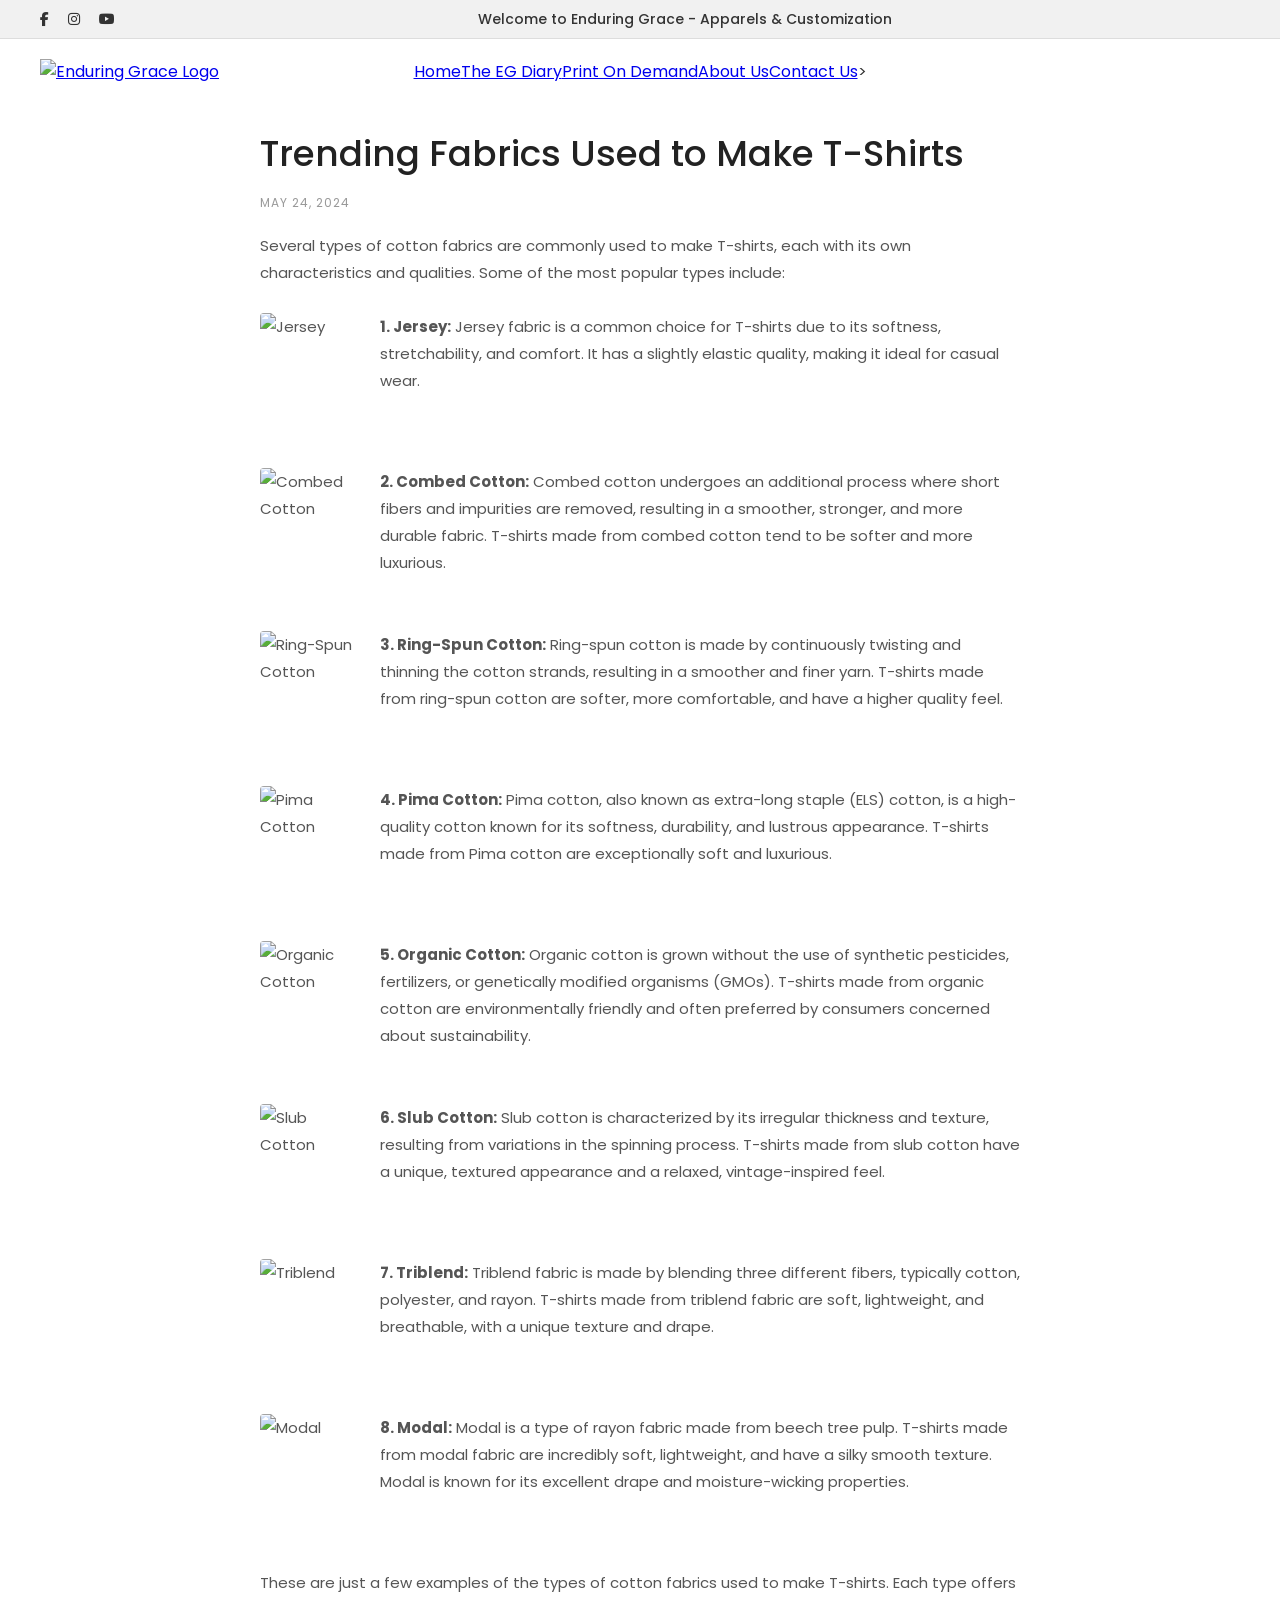
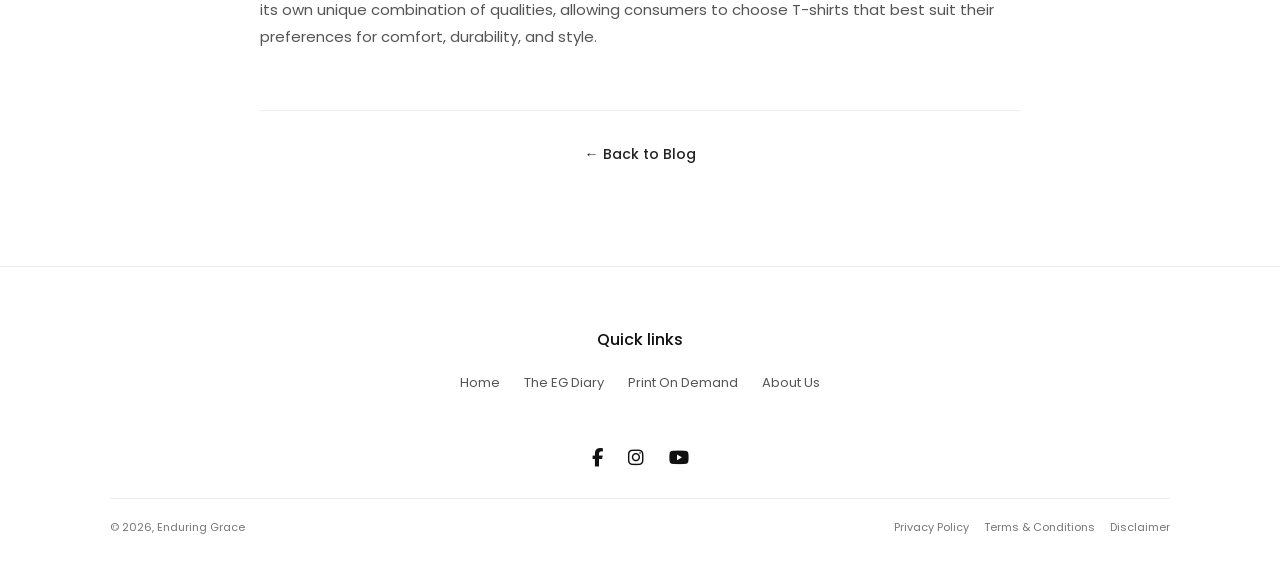
==== 1.html @ aebc1b58 "Initial upload of website files" ====
<!DOCTYPE html>
<html lang="en">
<head>
    <meta charset="UTF-8">
    <meta name="viewport" content="width=device-width, initial-scale=1.0">
    <title>Trending Fabrics Used to Make T-Shirts | Enduring Grace</title>
    <link rel="stylesheet" href="style.css">
    
    <link rel="preconnect" href="https://fonts.googleapis.com">
    <link rel="preconnect" href="https://fonts.gstatic.com" crossorigin>
    <link href="https://fonts.googleapis.com/css2?family=Poppins:wght@300;400;500;600;700&display=swap" rel="stylesheet">
    
    <link rel="stylesheet" href="https://cdnjs.cloudflare.com/ajax/libs/font-awesome/6.4.0/css/all.min.css">
</head>
<body>

    <div class="top-bar">
        <div class="social-icons">
            <a href="#"><i class="fab fa-facebook-f"></i></a>
            <a href="https://www.instagram.com/enduringgraceofficial/"><i class="fab fa-instagram"></i></a>
            <a href="https://www.youtube.com/@enduringgraceofficial"><i class="fab fa-youtube"></i></a>
        </div>
        <div class="scrolling-announcement">
            <span>Welcome to Enduring Grace - Apparels & Customization</span>
        </div>
        <div class="top-bar-right"></div>
    </div>

    <header class="main-header">
        <div class="header-left">
            <a href="index.html" class="logo-link">
                <img src="images/logo.png" alt="Enduring Grace Logo" class="brand-logo">
            </a>
        </div>
        <nav class="nav-menu">
            <ul>
            <a href="index.html">Home</a>
            <a href="egdiary.html">The EG Diary</a>
            <a href="pod.html">Print On Demand</a>
            <a href="about.html">About Us</a>
            <a href="contact.html">Contact Us</a>>
            </ul>
        </nav>
        <div class="header-right"></div>
    </header>

    <div class="blog-article-one">
    <main class="content-wrapper">
            

            <h1 class="blog-title">Trending Fabrics Used to Make T-Shirts</h1>
            <p class="blog-meta-date">MAY 24, 2024</p>
            

            <section class="blog-body">
                <p>Several types of cotton fabrics are commonly used to make T-shirts, each with its own characteristics and qualities. Some of the most popular types include:</p>
<br>
                <div class="fabric-list">
                    <div class="fabric-item">
                        <img src="images/blogs/1-1.jpg" alt="Jersey">
                        <p><strong>1. Jersey:</strong> Jersey fabric is a common choice for T-shirts due to its softness, stretchability, and comfort. It has a slightly elastic quality, making it ideal for casual wear.</p>
                    </div>

                    <div class="fabric-item">
                        <img src="images/blogs/1-2.jpg" alt="Combed Cotton">
                        <p><strong>2. Combed Cotton:</strong> Combed cotton undergoes an additional process where short fibers and impurities are removed, resulting in a smoother, stronger, and more durable fabric. T-shirts made from combed cotton tend to be softer and more luxurious.</p>
                    </div>

                    <div class="fabric-item">
                        <img src="images/blogs/1-3.jpg" alt="Ring-Spun Cotton">
                        <p><strong>3. Ring-Spun Cotton:</strong> Ring-spun cotton is made by continuously twisting and thinning the cotton strands, resulting in a smoother and finer yarn. T-shirts made from ring-spun cotton are softer, more comfortable, and have a higher quality feel.</p>
                    </div>

                    <div class="fabric-item">
                        <img src="images/blogs/1-4.jpg" alt="Pima Cotton">
                        <p><strong>4. Pima Cotton:</strong> Pima cotton, also known as extra-long staple (ELS) cotton, is a high-quality cotton known for its softness, durability, and lustrous appearance. T-shirts made from Pima cotton are exceptionally soft and luxurious.</p>
                    </div>

                    <div class="fabric-item">
                        <img src="images/blogs/1-5.jpg" alt="Organic Cotton">
                        <p><strong>5. Organic Cotton:</strong> Organic cotton is grown without the use of synthetic pesticides, fertilizers, or genetically modified organisms (GMOs). T-shirts made from organic cotton are environmentally friendly and often preferred by consumers concerned about sustainability.</p>
                    </div>

                    <div class="fabric-item">
                        <img src="images/blogs/1-6.jpg" alt="Slub Cotton">
                        <p><strong>6. Slub Cotton:</strong> Slub cotton is characterized by its irregular thickness and texture, resulting from variations in the spinning process. T-shirts made from slub cotton have a unique, textured appearance and a relaxed, vintage-inspired feel.</p>
                    </div>

                    <div class="fabric-item">
                        <img src="images/blogs/1-7.jpg" alt="Triblend">
                        <p><strong>7. Triblend:</strong> Triblend fabric is made by blending three different fibers, typically cotton, polyester, and rayon. T-shirts made from triblend fabric are soft, lightweight, and breathable, with a unique texture and drape.</p>
                    </div>

                    <div class="fabric-item">
                        <img src="images/blogs/1-8.jpg" alt="Modal">
                        <p><strong>8. Modal:</strong> Modal is a type of rayon fabric made from beech tree pulp. T-shirts made from modal fabric are incredibly soft, lightweight, and have a silky smooth texture. Modal is known for its excellent drape and moisture-wicking properties.</p>
                    </div>
                </div>

                <p class="closing-statement">These are just a few examples of the types of cotton fabrics used to make T-shirts. Each type offers its own unique combination of qualities, allowing consumers to choose T-shirts that best suit their preferences for comfort, durability, and style.</p>
            </section>

            <div class="blog-footer-nav">
                <a href="egdiary.html" class="back-link">← Back to Blog</a>
            </div>
            
    </main>
</div>
    <footer class="custom-site-footer">
        <div class="footer-container">
            <div class="footer-links-title">Quick links</div>
            <div class="footer-links-grid">
                <a href="index.html">Home</a>
                <a href="egdiary.html">The EG Diary</a>
                <a href="pod.html">Print On Demand</a>
                <a href="about.html">About Us</a>
            </div>
            <div class="footer-social-centered">
                <a href="#" aria-label="Facebook"><i class="fab fa-facebook-f"></i></a>
                <a href="https://www.instagram.com/enduringgraceofficial/" aria-label="Instagram"><i class="fab fa-instagram"></i></a>
                <a href="https://www.youtube.com/@enduringgraceofficial" target="_blank" aria-label="YouTube"><i class="fab fa-youtube"></i></a>
            </div>
            <div class="footer-thin-line"></div>
            <div class="footer-copyright-legal-row">
                <div class="copyright-text">© 2026, Enduring Grace</div>            
                <div class="footer-legal-container">
                    <a href="privacy-policy.html">Privacy Policy</a>
                    <a href="terms-and-conditions.html">Terms & Conditions</a>
                    <a href="disclaimer.html">Disclaimer</a>
                </div>            
            </div>
        </div>
    </footer>

</body>
</html>
---- style.css ----
/* --- Global Styles --- */
* { 
    margin: 0; 
    padding: 0; 
    box-sizing: border-box; 
    font-family: 'Poppins', sans-serif; 
}

body { 
    background-color: #fff; 
    color: #333; 
    line-height: 1.6; 
}

/* --- Top Utility Bar --- */
.top-bar { 
    background: #f1f1f1; 
    display: flex; 
    justify-content: space-between; 
    align-items: center; 
    padding: 8px 40px; 
    font-size: 14px; 
    border-bottom: 1px solid #ddd; 
}

.social-icons a { 
    color: #333; 
    margin-right: 15px; 
    text-decoration: none; 
    font-size: 14px;
}

.scrolling-announcement {
    font-weight: 500;
}

/* --- Header & Navigation --- */
.main-header { 
    display: flex; 
    justify-content: space-between; 
    align-items: center; 
    padding: 20px 40px; 
}

/* Give the center nav menu more proportional width to prevent crowding */
.header-left, .header-right { 
    flex: 1; 
}

.nav-menu {
    flex: 2; /* Allows the menu more space to breathe horizontally */
}

.header-left { 
    display: flex; 
    justify-content: flex-start; 
}

.brand-logo { 
    max-height: 45px; 
}

.nav-menu ul { 
    display: flex; 
    list-style: none; 
    justify-content: center; 
    align-items: center;
}

.nav-menu ul li { 
    margin: 0 18px; /* Balanced spacing between items */
}

.nav-menu ul li a { 
    text-decoration: none; 
    color: #555; 
    font-size: 14px; 
    position: relative; 
    padding-bottom: 5px; 
    white-space: nowrap; /* CRITICAL: This stops multi-word links from wrapping */
    display: inline-block;
}

.nav-menu ul li a::after { 
    content: ''; 
    position: absolute; 
    width: 0; 
    height: 2px; 
    bottom: 0; 
    left: 0; 
    background: #111; 
    transition: 0.3s; 
}

.nav-menu ul li a:hover::after { 
    width: 100%; 
}

/* Mobile Responsiveness */
@media (max-width: 900px) {
    .nav-menu ul {
        flex-wrap: wrap; /* Allows wrapping ONLY on small tablets to prevent cutting off */
        gap: 10px;
    }
}

@media (max-width: 768px) {
    .main-header {
        flex-direction: column;
        gap: 15px;
    }
}

/* --- Hero Section --- */
.hero { 
    height: 70vh; 
    background: url('images/herobanner.jpg') center/cover no-repeat; 
    position: relative; 
}

.hero-overlay { 
    position: absolute; 
    width: 100%; 
    height: 100%; 
    background: rgba(0,0,0,0.4); 
    display: flex; 
    align-items: center; 
    justify-content: center; 
    color: #fff; 
    text-align: center; 
}

.hero-content h1 { 
    font-size: 30px; 
    margin-bottom: 20px; 
}

.hero-content p {
    font-size: 18px;
    margin-bottom: 30px;
    font-weight: 300;
}

.btn-primary { 
    background: #8B1E2B; 
    color: #fff; 
    padding: 12px 30px; 
    text-decoration: none; 
    font-weight: 600; 
    text-transform: uppercase; 
    display: inline-block; 
    transition: 0.3s; 
}

.btn-primary:hover { 
    background: #6d1822; 
}

/* --- Main Layout Defaults --- */
.section {
    padding: 80px 0;
    text-align: center;
}

.section-heading {
    font-size: 28px;
    margin-bottom: 50px;
    font-weight: 600;
    text-transform: uppercase;
    letter-spacing: 1px;
}

.section-heading.left-align {
    text-align: left;
    max-width: 1200px;
    margin: 0 auto 40px;
    padding: 0 20px;
    font-size: 24px;
}

.bg-gray {
    background-color: #f9f9f9;
}

/* --- Intro Video Section --- */
.intro-section .intro-text {
    color: #555; /* Replace this hex code with your preferred color */0
}
/* --- Centered and Scaled What We Do Video (with subtle shadow) --- */
.intro-section .video-placeholder {
    position: relative;
    width: 100%;
    max-width: 700px; /* Reduced width to make the video box smaller */
    margin: 0 auto 30px auto; /* "auto" left and right forces it to the screen center */
    overflow: hidden;
    border-radius: 8px; /* Smooth rounded corners */
    background: #000; /* Black background fallback while loading */
    cursor: pointer;
    
    /* --- NEW: Subtle Shadow --- */
    /* Horizontal offset (0px), Vertical offset (4px), Blur (12px), Spread (-8px) */
    box-shadow: 0 4px 12px -1px rgba(31, 31, 31, 0.466); 
    
    /* Optional: Improves rendering smoothness during hover/transition */
    will-change: box-shadow; 
    transition: box-shadow 0.2s ease;
}

/* Subtle effect: Light shadow brightens slightly on hover */
.intro-section .video-placeholder:hover {
    box-shadow: 0 6px 16px -1px rgba(0, 0, 0, 0.2); 
}

.intro-section .video-placeholder video {
    width: 100%;
    height: 100%;
    display: block;
    object-fit: cover; 
}

/* Play button floating perfectly centered over the video */
.intro-section .play-button {
    position: absolute;
    top: 50%;
    left: 50%;
    transform: translate(-50%, -50%);
    z-index: 2;
    background: rgba(0, 0, 0, 0.6);
    color: #fff;
    width: 60px;
    height: 60px;
    border-radius: 50%;
    display: flex;
    justify-content: center;
    align-items: center;
    font-size: 20px;
    transition: background 0.2s ease, transform 0.2s ease;
}

/* Subtle hover effect for the button */
.intro-section .video-placeholder:hover .play-button {
    background: rgba(255, 0, 0, 0.8); /* Turns YouTube red on hover */
    transform: translate(-50%, -50%) scale(1.1);
}

/* --- Accordion Section (Image 3.jpg Integration) --- */
.why-choose-us-accordion .accordion-container {
    max-width: 800px;
    margin: 0 auto;
    text-align: left;
    }
.why-choose-us-accordion .accordion-item {
    display: block; /* CRITICAL: This forces the margin to actually create physical gaps */
    background-color: #000000; /* Dark charcoal background as seen in your reference */
    margin-bottom: 15px !important; /* Forces the gaps between containers */
    border: none; 
    border-radius: 6px; /* Smooth rounded edges on the bars */
    overflow: hidden;
    box-shadow: 0 2px 5px rgba(0,0,0,0.15);
}
.why-choose-us-accordion .accordion-item {
    background-color: #1a1a1a
}
.why-choose-us-accordion .accordion-item summary {
    background-color: #1a1a1a !important;
}
.why-choose-us-accordion .accordion-item summary:active,
.why-choose-us-accordion .accordion-item summary:focus {
    background-color: #1a1a1a !important;
}
/* Targets only the bullets inside the Proper Product Knowledge dropdown */
.why-choose-us-accordion .accordion-content ul.product-knowledge-list li {
    color: #c7c7c7; /* Replace with your desired hex color code */
}
summary {
    display: flex;
    background-color: #000000;
    justify-content: space-between;
    align-items: center;
    padding: 18px 25px; 
    cursor: pointer;
    list-style: none;
    color: #ffffff; /* Crisp white text against the dark bar */
}

summary::-webkit-details-marker {
    display: none;
}

.trigger-left {
    display: flex;
    align-items: center;
    font-size: 16px;
    font-weight: 500;
}

.trigger-left i {
    width: 24px; 
    margin-right: 15px;
    font-size: 18px;
    text-align: center;
    opacity: 0.9;
}

.arrow {
    font-size: 12px;
    opacity: 0.7;
    transition: transform 0.2s ease;
}

[open] .arrow {
    transform: rotate(180deg);
}

.why-choose-us-accordion .accordion-content {
    padding: 0 25px 25px 64px; 
}

.why-choose-us-accordion .accordion-content p {
    color: #c7c7c7;
    font-size: 15px;
    line-height: 1.7;
    margin: 0;
}

/* --- Products Grid Section --- */
.products-section {
    padding: 60px 0;
}

.products-grid {
    display: grid;
    grid-template-columns: repeat(3, 1fr); /* 3 cards per row */
    gap: 20px;
    max-width: 1200px;
    margin: 0 auto;
    padding: 0 20px;
}

.product-card {
    background-color: #f7f7f7; /* Very light gray card container */
    text-align: left;
    display: flex;
    flex-direction: column;
}

.card-image img {
    padding-top: 15px;
    width: 100%;
    height: 300px;
    object-fit: contain; 
    display: block;
}

.card-details {
    padding: 25px;
    display: flex;
    flex-direction: column;
    flex-grow: 1;
}

.card-details h3 {
    font-size: 16px;
    font-weight: 600;
    margin-bottom: 15px;
    letter-spacing: 0.5px;
    color: #111;
}

.card-text {
    font-size: 14px;
    color: #555;
    line-height: 1.6;
}

.card-text strong {
    color: #333;
}

.card-text p {
    margin-bottom: 15px;
}

.card-text ul {
    list-style: disc;
    margin-left: 18px;
    margin-bottom: 15px;
}

.card-text li {
    margin-bottom: 4px;
}

/* --- Mobile Responsiveness --- */
@media (max-width: 992px) {
    .products-grid {
        grid-template-columns: repeat(2, 1fr); 
    }
}

@media (max-width: 768px) {
    .main-header {
        flex-direction: column;
    }
    .nav-menu ul {
        margin-top: 20px;
        flex-wrap: wrap;
    }
    .hero-content h1 {
        font-size: 32px;
    }
    .products-grid {
        grid-template-columns: 1fr; 
    }
}
/* --- Global Reset & Fonts --- */
* {
    margin: 0;
    padding: 0;
    box-sizing: border-box;
    font-family: 'Poppins', sans-serif;
}

body {
    background-color: #f7f7f7;
    color: #333;
}

/* --- Section Container --- */
.clients-section {
    max-width: 1200px;
    margin: 0 auto;
    padding: 15px 20px;
}

.section-title {
    text-align: center;
    font-size: 24px;
    font-weight: 600;
    margin-bottom: 50px;
    color: #111;
}

/* --- Row Structural Layout --- */
.clients-container {
    display: flex;
    flex-direction: column;
}

.client-row {
    display: flex;
    background-color: #ffffff;
    align-items: stretch; /* Forces equal height for text and image blocks */
}

/* Alternating flip layout */
.client-row.reverse {
    flex-direction: row-reverse;
}

.client-visual, .client-text {
    flex: 1;
    width: 50%;
}

/* --- Text Block Styling --- */
.client-text {
    padding: 60px 50px;
    display: flex;
    flex-direction: column;
    justify-content: center;
    position: relative;
}

.row-number {
    font-size: 11px;
    font-weight: 600;
    color: #888;
    margin-bottom: 5px;
    display: block;
}

.client-text h3 {
    font-size: 20px;
    font-weight: 700;
    letter-spacing: 0.5px;
    margin-bottom: 20px;
    color: #111;
}

.client-text p {
    font-size: 15px;
    line-height: 1.8;
    color: #555;
    margin-bottom: 15px;
}

.client-text ul {
    list-style: none;
    margin-bottom: 15px;
}

.client-text li {
    font-size: 15px;
    line-height: 1.8;
    color: #555;
    position: relative;
    padding-left: 20px;
    margin-bottom: 8px;
}

/* Custom bullet points */
.client-text li::before {
    content: "•";
    position: absolute;
    left: 0;
    color: #333;
    font-weight: bold;
}

/* Remove margin on last elements of content block */
.client-text p:last-child,
.client-text ul:last-child {
    margin-bottom: 0;
}

/* --- Visual Block Styling (Cleaned up for single image) --- */
.client-visual img {
    width: 100%;
    height: 100%;
    object-fit: contain; /* Ensures the image fills the space without stretching */
    display: block;
}

/* --- Responsive Adjustments --- */
@media (max-width: 992px) {
    .client-text {
        padding: 40px 30px;
    }
}

@media (max-width: 768px) {
    .client-row, .client-row.reverse {
        flex-direction: column; /* Stacks vertically on mobile */
    }
    
    .client-visual, .client-text {
        width: 100%;
    }
    
    .client-visual {
        height: 350px; /* Gives images a nice fixed height on stacked mobile screens */
    }
}
/* --- Global Reset & Fonts --- */
* {
    margin: 0;
    padding: 0;
    box-sizing: border-box;
    font-family: 'Poppins', sans-serif;
}

body {
    background-color: #ffffff;
    color: #333;
}

/* --- Section Container --- */
.customization-section {
    max-width: 1350px; 
    margin: 0 auto;
    padding: 60px 20px;
}

.section-title {
    text-align: left;
    font-size: 28px;
    font-weight: 700;
    margin-bottom: 30px;
    color: #111;
    padding-left: 5px;
}

/* --- 4-Column Grid Layout --- */
.customization-grid {
    display: grid;
    grid-template-columns: repeat(4, 1fr);
    gap: 15px; 
    align-items: stretch;
}

/* --- Individual Column Styling (With Shadow) --- */
.custom-col {
    background-color: #f7f7f7; 
    padding: 35px 25px;
    display: flex;
    flex-direction: column;
    
    /* Added light rounded corners for the shadow to wrap around nicely */
    border-radius: 2px; 
    
    /* Added a light, soft drop shadow */
    box-shadow: 0 1px 10px rgba(0, 0, 0, 0.05), 0 0.5px 1.5px rgba(0, 0, 0, 0.03);
    
    /* Smooth transition in case you want to add hover effects later */
    transition: transform 0.2s ease, box-shadow 0.2s ease;
}

/* Optional: Slight lift effect when hovering over a column */
.custom-col:hover {
    transform: translateY(-3px);
    box-shadow: 0 8px 20px rgba(0, 0, 0, 0.08);
}

.custom-col h3 {
    font-size: 16px;
    font-weight: 700;
    letter-spacing: 0.5px;
    margin-bottom: 25px;
    color: #111;
    line-height: 1.4;
    min-height: 45px; 
}

.custom-col p {
    font-size: 15px;
    line-height: 1.7;
    color: #6c757d; 
    margin-bottom: 15px;
}

.custom-col ul {
    list-style: none;
    margin-bottom: 15px;
    padding-left: 5px;
}

.custom-col li {
    font-size: 15px;
    line-height: 1.7;
    color: #6c757d; 
    position: relative;
    padding-left: 24px; 
    margin-bottom: 12px;
    display: flex;
    align-items: flex-start;
}

/* Clear, defined, pure black square bullets */
.custom-col li::before {
    content: "";
    position: absolute;
    left: 0;
    top: 7px; 
    width: 6px;
    height: 6px;
    background-color: #000000; 
    border-radius: 1px;
}

/* Remove bottom margin on the final child elements */
.custom-col p:last-child,
.custom-col ul:last-child {
    margin-bottom: 0;
}

/* --- Responsive Layout Breaks --- */

@media (max-width: 1024px) {
    .customization-grid {
        grid-template-columns: repeat(2, 1fr);
        gap: 20px;
    }
    
    .custom-col h3 {
        min-height: auto; 
    }
}

@media (max-width: 600px) {
    .customization-grid {
        grid-template-columns: 1fr;
    }
    
    .section-title {
        font-size: 24px;
        text-align: center;
    }
}
/* ==========================================================================
   STRICTLY ISOLATED YOUTUBE SECTION (Styled exactly to Image 8.png)
   ========================================================================== */

/* Outer grey layout background */
.yt-showcase-section {
    background-color: #f5f5f5 !important; 
    padding: 80px 20px; /* Changed 0px to 20px so text doesn't hit the edges on mobile */
    
    width: 90%; /* On small screens, it takes up 90% of the screen width */
    max-width: 1315px; /* On large screens, it stops expanding at 800px */
    
    margin: 0 auto; /* This forces the left and right margins to be equal, centering the box */
    
    border-radius: 8px; /* Optional: Adds smooth rounded corners since the box edges are now visible */
}

/* Constrained centered container */
.yt-showcase-section .yt-content-container {
    max-width: 650px !important; 
    margin: 0 auto;
    padding: 0px 20px;
}

/* Section Title */
.yt-showcase-section .yt-section-title {
    text-align: center;
    font-size: 32px;
    font-weight: 700;
    color: #111;
    margin-bottom: 40px;
    letter-spacing: 0.5px;
}

.yt-showcase-section .yt-accordion-list {
    display: flex;
    flex-direction: column;
}

/* Making bars transparent and flat against the background */
.yt-showcase-section .yt-accordion-item {
    background-color: transparent !important;
    background: transparent !important;
    border-bottom: 1px solid #e0e0e0 !important; /* The thin dividing line */
    overflow: hidden;
    box-shadow: none !important; /* Removing all outer glow/shadows */
    border-radius: 0 !important;
}

/* The actual clickable header strip */
.yt-showcase-section .yt-accordion-header {
    display: flex !important;
    justify-content: space-between !important;
    align-items: center !important;
    padding: 22px 10px !important; /* Perfected line padding */
    cursor: pointer;
    list-style: none !important;
    background-color: transparent !important;
}

/* Removing browser default highlight markers */
.yt-showcase-section .yt-accordion-header::-webkit-details-marker {
    display: none !important;
}

.yt-showcase-section .yt-header-left {
    display: flex;
    align-items: center;
    font-size: 16px;
    font-weight: 400; /* Regular weight matching the text from the image */
    color: #555;
}

/* Icon layout alignment */
.yt-showcase-section .yt-header-left i {
    width: 24px;
    margin-right: 12px;
    font-size: 16px;
    text-align: center;
    color: #444; /* Clean dark grey icons */
}

/* Downward indicator arrow */
.yt-showcase-section .yt-arrow {
    font-size: 10px;
    color: #888;
    transition: transform 0.2s ease;
}

/* Rotates the tiny arrow up when clicked open */
.yt-showcase-section .yt-accordion-item[open] .yt-arrow {
    transform: rotate(180deg);
}

/* Expanding content area */
.yt-showcase-section .yt-accordion-content {
    padding: 0 10px 25px 46px; /* Left indent matching text start */
}

/* --- Independent Responsive Video Frame --- */
.yt-showcase-section .yt-video-wrapper {
    position: relative;
    padding-bottom: 56.25%; /* Perfect 16:9 widescreen ratio */
    height: 0;
    overflow: hidden;
    max-width: 100%;
    background: #000;
    border-radius: 4px; 
}

.yt-showcase-section .yt-video-wrapper iframe {
    position: absolute;
    top: 0;
    left: 0;
    width: 100%;
    height: 100%;
    border: 0;
}
/* ==========================================================================
   STRICTLY ISOLATED POD & FOOTER SECTION
   ========================================================================== */

/* --- POD Upper Section --- */
.custom-pod-section {
    background-color: #ffffff;
    padding: 80px 0;
    width: 100%;
}

.custom-pod-section .pod-container {
    max-width: 1100px;
    margin: 0 auto;
    padding: 0 20px;
    display: grid;
    grid-template-columns: 1fr 1fr; /* Splits screen perfectly in half */
    gap: 60px;
    align-items: center;
}

.custom-pod-section .pod-visual-box img {
    width: 100%;
    height: auto;
    display: block;
}

.custom-pod-section .pod-text-box {
    padding-left: 20px;
}

.custom-pod-section .pod-text-box h2 {
    font-size: 32px;
    font-weight: 700;
    color: #111;
    margin-bottom: 20px;
    letter-spacing: 0.5px;
}

.custom-pod-section .pod-text-box p {
    font-size: 15px;
    color: #555;
    line-height: 1.8;
    margin-bottom: 30px;
    max-width: 480px;
}

/* Black CTA Button Style */
.custom-pod-section .know-more-btn {
    display: inline-block;
    background-color: #111111;
    color: #ffffff;
    text-decoration: none;
    font-size: 13px;
    font-weight: 500;
    padding: 14px 40px;
    letter-spacing: 1px;
    transition: background-color 0.2s ease;
}

.custom-pod-section .know-more-btn:hover {
    background-color: #333333;
}


/* --- Clean Site Footer --- */
.custom-site-footer {
    background-color: #ffffff;
    padding: 60px 0 30px 0;
    border-top: 1px solid #ebebeb; /* Subtle divide between body and footer */
    width: 100%;
}

.custom-site-footer .footer-container {
    max-width: 1100px;
    margin: 0 auto;
    padding: 0 20px;
}

.custom-site-footer .footer-links-title {
    text-align: center;
    font-size: 16px;
    font-weight: 500;
    color: #111;
    margin-bottom: 20px;
}

/* Flex wrap layout to perfectly replicate screen text flow */
.custom-site-footer .footer-links-grid {
    display: flex;
    justify-content: center;
    flex-wrap: wrap;
    gap: 12px 24px;
    margin-bottom: 50px;
}

.custom-site-footer .footer-links-grid a {
    text-decoration: none;
    font-size: 13px;
    color: #555;
    transition: color 0.2s ease;
}

.custom-site-footer .footer-links-grid a:hover {
    color: #111;
}

/* --- Centered Social Media Icons --- */
.footer-social-centered {
    display: flex;
    justify-content: center;
    gap: 25px;
    margin-bottom: 25px;
}

.footer-social-centered a {
    color: #111;
    font-size: 18px;
    text-decoration: none;
    transition: opacity 0.2s ease;
}

.footer-social-centered a:hover {
    opacity: 0.7;
}

/* --- Thin Elegant Line --- */
.footer-thin-line {
    width: 100%;
    height: 1px;
    background-color: #ebebeb; /* Light grey for an elegant, non-intrusive look */
    margin-bottom: 20px;
}

/* --- Bottom Row: Left and Right Alignment --- */
.footer-copyright-legal-row {
    display: flex;
    justify-content: space-between; /* Pushes copyright to the left and policies to the right */
    align-items: center;
    font-size: 11px;
    color: #777;
}

.footer-copyright-legal-row .copyright-text {
    font-size: 11px;
}

.footer-legal-container {
    display: flex;
    gap: 15px; /* Spaces out the 3 policies */
}

.footer-legal-container a {
    color: #777;
    text-decoration: none;
    transition: color 0.2s ease;
}

.footer-legal-container a:hover {
    color: #111;
}

/* --- Mobile Responsiveness --- */
@media (max-width: 600px) {
    /* Stacks the copyright and policies vertically on mobile */
    .footer-copyright-legal-row {
        flex-direction: column;
        gap: 12px;
        text-align: center;
    }
    
    /* Centers the legal links horizontally on mobile screens */
    .footer-legal-container {
        justify-content: center;
        flex-wrap: wrap; /* Prevents text overflow on ultra-small screens */
        gap: 10px 15px;
    }
}



/* ==========================================================================
   ISOLATED CONTACT DETAILS PAGE STYLING (Matches Screenshot)
   ========================================================================== */

/* CRITICAL FIX: This forces the contact content to clear the header float */
.isolated-contact-wrapper {
    background-color: #ffffff;
    padding: 80px 0;
    width: 100%;
    display: block; /* Overrides any accidental parent flex pushing */
    clear: both;   /* Guarantees a fresh line on the browser grid */
}

.contact-details-section {
    max-width: 850px; /* Aligns comfortably on center screen */
    margin: -20px auto;
    padding: 0 40px;
    text-align: left; /* Strict left alignment from the image */
}

/* Large off-black Contact title */
.contact-details-section .contact-main-title {
    font-size: 34px;
    font-weight: 400;
    color: #222222;
    margin-bottom: 25px;
}

/* Gray lead paragraph */
.contact-details-section .contact-intro-lead {
    font-size: 15px;
    color: #666666;
    margin-bottom: 30px;
    letter-spacing: 0.3px;
}

/* The standard unordered list structure */
.contact-details-section .contact-info-list {
    list-style: none;
    padding-left: 5px;
}

.contact-details-section .contact-info-list li {
    font-size: 15px;
    color: #666666;
    position: relative;
    padding-left: 28px; /* Room for the clean bullet points */
    margin-bottom: 24px;
    line-height: 1.6;
}

/* Clean, perfectly rounded dark grey bullet points */
.contact-details-section .contact-info-list li::before {
    content: "";
    position: absolute;
    left: 0;
    top: 9px;
    width: 5px;
    height: 5px;
    background-color: #444444;
    border-radius: 50%;
}

.contact-details-section .contact-info-list .label {
    margin-right: 6px;
}

/* Specific left-indented block used exclusively for your physical address */
.contact-details-section .address-block {
    margin-top: 18px;
    padding-left: 20px;
    color: #666666;
}

/* Underlined gray map link */
.contact-details-section .contact-info-list a {
    color: #666666;
    text-decoration: underline;
    transition: color 0.2s ease;
}

.contact-details-section .contact-info-list a:hover {
    color: #111111;
}

/* Mobile Responsiveness */
@media (max-width: 600px) {
    .contact-details-section {
        padding: 0 20px;
    }
    .contact-details-section .contact-main-title {
        font-size: 32px;
}
}
/* This will only apply to the contact page because the class isn't used anywhere else */
.contact-page-only-line {
    border-bottom: 2px solid #dddddd; /* Or whatever your line style is */
    margin: 5px 0;
}
.about-page-only-line {
    border-bottom: 2px solid #dddddd; /* Or whatever your line style is */
    margin: 5px 0;
}
.egdiary-page-only-line {
    border-bottom: 2px solid #dddddd; /* Or whatever your line style is */
    margin: 5px 0;
}
.pod-page-only-line {
    border-bottom: 2px solid #dddddd; /* Or whatever your line style is */
    margin: 5px 0;
}

1-page-only-line {
    border-bottom: 2px solid #dddddd; /* Or whatever your line style is */
    margin: 5px 0;
}

2-page-only-line {
    border-bottom: 2px solid #dddddd; /* Or whatever your line style is */
    margin: 5px 0;
}

privacy-only-line {
    border-bottom: 2px solid #dddddd; /* Or whatever your line style is */
    margin: 5px 0;
}

terms-only-line {
    border-bottom: 2px solid #dddddd; /* Or whatever your line style is */
    margin: 5px 0;
}



/* --- Global Reset for the Wrapper --- */
.about-content-only * {
    margin: 0;
    padding: 0;
    box-sizing: border-box;
}

/* --- Scoped Typography & Layout --- */
.about-content-only {
    font-family: 'Poppins', sans-serif;
    background-color: #ffffff;
    /* Soft charcoal/grey text color from your screenshot */
    color: #414141; 
    line-height: 1.8;
    font-weight: 300; 
    font-size: 17px;
}

.about-content-only .content-wrapper {
    max-width: 850px;
    margin: 0 auto;
    padding: 60px 20px;
}

.about-content-only .main-heading {
    font-size: 34px;
    font-weight: 400;
    color: #222222;
    margin-bottom: 25px;
}

.about-content-only .sub-heading {
    font-size: 19px;
    font-weight: 700;
    color: #444444; 
    margin-top: 35px;
    margin-bottom: 10px;
}

.about-content-only p {
    margin-bottom: 20px;
}

/* Link Styling */
.about-content-only a {
    color: #333333;
    text-decoration: underline;
    transition: color 0.2s ease;
}

.about-content-only a:hover {
    color: #000000;
}

/* --- Image Styling --- */
.about-content-only .framed-image-container {
    border: 1px solid #e0e0e0;
    padding: 8px;
    display: flex;
    justify-content: center;
    align-items: center;
    margin: 0 auto 35px auto;
    max-width: fit-content;
}

.about-content-only .info-image {
    max-width: 100%;
    height: auto;
    display: block;
}

/* --- Custom List Styling for Filled Rounded Bullets --- */
.about-content-only .custom-list {
    list-style-type: none;
    padding-left: 15px;
    margin-bottom: 25px;
}

.about-content-only .custom-list li {
    position: relative;
    padding-left: 20px;
    margin-bottom: 8px;
    color: #414141;
}

/* Creates black, filled, clearly rounded bullets */
.about-content-only .custom-list li::before {
    content: '';
    position: absolute;
    left: 0;
    top: 10px; 
    width: 5px; 
    height: 5px;
    background-color: #333333; 
    border-radius: 50%;
}

/* --- Signature Block Styling --- */
.about-content-only .signature-block {
    margin-top: 60px;
    margin-bottom: 40px;
    color: #1d1d1d;
    font-weight: 400;
    line-height: 1.6;
}

.about-content-only .signature-block p {
    margin-bottom: 5px;
}

/* --- Global Reset for the Wrapper --- */
.pod-content-only * {
    margin: 0;
    padding: 0;
    box-sizing: border-box;
}

/* --- Scoped Typography & Layout --- */
.pod-content-only {
    font-family: 'Poppins', sans-serif;
    background-color: #ffffff;
    /* Soft charcoal/grey text color borrowed from your about page */
    color: #414141; 
    line-height: 1.8;
    font-weight: 300; 
    font-size: 15px;
}

/* Centered container with a narrow width to match the screenshot flow */
.pod-content-only .content-wrapper {
    max-width: 850px;
    margin: 0 auto;
    padding: 60px 20px;
}

/* Title styling, size, placement and gapping same as About Us page */
.pod-content-only .main-heading {
    font-size: 34px;
    font-weight: 400;
    color: #222222;
    margin-bottom: 25px;
    text-transform: uppercase;
}

/* Sub-headings matching About Us with bolding and underlines */
.pod-content-only .sub-heading {
    font-size: 17px;
    font-weight: 700;
    color: #444444; 
    margin-top: 35px;
    margin-bottom: 10px;
}

.pod-content-only p {
    margin-bottom: 20px;
}

/* Link Styling */
.pod-content-only a {
    color: #333333;
    text-decoration: underline;
    transition: color 0.2s ease;
}

.pod-content-only a:hover {
    color: #000000;
}

/* Bold text slightly darkened for scannability */
.pod-content-only strong {
    font-weight: 600;
    color: #444;
}

/* --- Custom List Styling for Filled Rounded Bullets (Matches About Us) --- */
.pod-content-only .custom-list {
    list-style-type: none;
    padding-left: 15px;
    margin-bottom: 25px;
}

.pod-content-only .custom-list li {
    position: relative;
    padding-left: 20px;
    margin-bottom: 8px;
    color: #414141;
}

/* Creates the identical black, filled, clearly rounded bullets from about Us */
.pod-content-only .custom-list li::before {
    content: '';
    position: absolute;
    left: 0;
    top: 10px; 
    width: 5px; 
    height: 5px;
    background-color: #333333; 
    border-radius: 50%;
}

/* Call to Action spacing at the bottom */
.pod-content-only .cta-section {
    margin-top: 50px;
}

/* --- Scoped Styles for 1.html Only --- */

.blog-article-one {
    padding-bottom: 80px;
    background-color: #fff;
}

.blog-article-one .content-wrapper {
    max-width: 800px;
    margin: 0 auto;
    padding: 20px;
    font-family: 'Poppins', sans-serif
}

.blog-article-one .blog-title {
    font-family: 'Poppins', sans-serif;
    font-size: 36px;
    color: #222;
    font-weight: 500;
    margin-bottom: 10px;
    text-align: left;
    text-transform: none; /* Keeps it natural, not all-caps */
}

.blog-article-one .blog-meta-date {
    font-family: 'Poppins', sans-serif;
    font-size: 12px;
    color: #999;
    text-align: left;
    margin-bottom: 20px;
    letter-spacing: 1px;
}


.blog-article-one .blog-body {
    font-family: 'Poppins', sans-serif;
    font-size: 15px;
    color: #555;
    line-height: 1.8;
}

/* Horizontal Fabric List Styling */
.blog-article-one .fabric-item {
    font-family: 'Poppins', sans-serif;
    display: flex;
    align-items: flex-start;
    gap: 20px;
    margin-bottom: 35px;
    padding-bottom: 20px;
}

.blog-article-one .fabric-item img {
    width: 100px; /* Specific size for thumbnails */
    height: 100px;
    object-fit: cover;
    flex-shrink: 0;
    border-radius: 4px;
}

.blog-article-one .fabric-text {
    flex: 1;
}

.blog-article-one .blog-footer-nav {
    font-family: 'Poppins', sans-serif;
    margin-top: 60px;
    text-align: center;
    border-top: 1px solid #eee;
    padding-top: 30px;
}

.blog-article-one .back-link {
    color: #222;
    text-decoration: none;
    font-size: 14px;
    font-weight: 500;
}

.blog-article-one .back-link:hover {
    color: #666;
}

/* Responsive adjustments strictly for this blog page */
@media (max-width: 600px) {
    .blog-article-one .blog-title {
        font-size: 26px;
    }
    
    .blog-article-one .fabric-item {
        flex-direction: column; /* Stacks image above text on mobile */
        align-items: center;
        text-align: center;
    }
}

/* --- Scoped Styles for 2.html Only --- */

.blog-article-2 {
    background-color: #ffffff;
    padding: 40px 0 100px 0;
    color: #444;
}

.blog-article-2 .blog-content-container {
    max-width: 800px; /* Constrained width for readability */
    margin: 0 auto;
    padding: 0 20px;
    font-family: 'Poppins', sans-serif;
}

.blog-article-2 .blog-main-image img {
    width: 60%;
    height: auto;
    border-radius: 4px;
    margin-bottom: 40px;
}

.blog-article-2 .article-title {
    font-size: 36px;
    font-weight: 500;
    color: #222;
    margin-bottom: 10px;
    line-height: 1.2;
}

.blog-article-2 .article-date {
    font-size: 12px;
    color: #999;
    text-transform: uppercase;
    letter-spacing: 1.5px;
    margin-bottom: 20px;
}

.blog-article-2 .article-body {
    font-size: 15px;
    line-height: 1.8;
    font-weight: 300;
}

.blog-article-2 .article-body h3 {
    font-size: 19px;
    font-weight: 600;
    color: #555;
    margin: 35px 0 15px 0;
}

.blog-article-2 .article-body p {
    margin-bottom: 20px;
}

.blog-article-2 .article-body ul {
    margin-bottom: 25px;
    padding-left: 20px;
}

.blog-article-2 .article-body li {
    margin-bottom: 10px;
}

.blog-article-2 .blog-quote {
    margin: 40px 0;
    padding: 30px;
    background-color: #f9f9f9;
    border-left: 4px solid #333;
    font-style: italic;
    font-size: 18px;
    color: #555;
}

.blog-article-2 .blog-footer-nav {
    font-family: 'Poppins', sans-serif;
    margin-top: 60px;
    text-align: center;
    border-top: 1px solid #eee;
    padding-top: 30px;
}

.blog-article-2 .back-link {
    color: #222;
    text-decoration: none;
    font-size: 14px;
    font-weight: 500;
}

.blog-article-2 .back-link:hover {
    color: #666;
}

/* Mobile Responsiveness */
@media (max-width: 768px) {
    .blog-article-2 .article-title {
        font-size: 28px;
    }
    
    .blog-article-2 .blog-content-container {
        padding: 0 15px;
    }
}

/* --- Privacy Policy Scoped Styles --- */

.privacy-policy-content {
    font-family: 'Poppins', sans-serif;
    background-color: #ffffff;
    color: #333333;
    padding: 60px 0;
    line-height: 1.6;
}

.privacy-policy-content .content-wrapper {
    max-width: 1020px; /* Requested Width */
    margin: 0 auto;
    padding: 0 20px;
}

.privacy-policy-content .main-heading {
    font-size: 35px; /* Requested Heading Size */
    font-weight: 500;
    color: #222222;
    margin-bottom: 10px;
    text-align: center;
}

/* 1. Remove the border from the container entirely */
html body .privacy-policy-content div.meta-info {
    border-bottom: none !important; 
    padding-bottom: 0 !important;
    margin-bottom: 30px !important;
    text-align: center;
}

/* 2. General styling for both date lines */
html body .privacy-policy-content div.meta-info p {
    font-size: 12px !important;
    color: #888 !important;
    margin-bottom: 0 !important; /* Removes gap between the two dates */
    line-height: 1.4 !important;
    text-transform: none !important;
    border: none !important;
}

/* 3. Apply the border ONLY to the second (last) date line */
html body .privacy-policy-content div.meta-info p:last-child {
    border-bottom: 1px solid #eeeeee !important; /* The line is back */
    padding-bottom: 20px !important;            /* Space between line and text */
    margin-bottom: 10px !important;            /* Space after the line */
    display: inline-block;                     /* Ensures the line only spans the text width */
    width: 100%;                               /* Change to 'auto' if you want a short line */
}

.privacy-policy-content .sub-heading {
    font-size: 18px; /* Requested Sub-heading Size */
    font-weight: 600;
    color: #444444;
    margin-top: 35px;
    margin-bottom: 15px;
}

.privacy-policy-content p {
    font-size: 16px; /* Requested Body Font Size */
    margin-bottom: 20px;
    font-weight: 300;
    color: #555;
}

/* Custom list styling to match your brand style */
.privacy-policy-content .custom-list {
    list-style-type: none;
    padding-left: 0;
    margin-bottom: 25px;
}

.privacy-policy-content .custom-list li {
    font-size: 16px;
    margin-bottom: 12px;
    position: relative;
    padding-left: 25px;
    font-weight: 300;
    color: #555;
}

.privacy-policy-content .custom-list li::before {
    content: "•";
    color: #222;
    font-weight: bold;
    position: absolute;
    left: 0;
}

.privacy-policy-content .address-block {
    background-color: #f9f9f9;
    padding: 25px;
    border-radius: 4px;
    font-size: 16px;
    line-height: 1.8;
}

.privacy-policy-content a {
    color: #222;
    text-decoration: underline;
}

/* Mobile Responsiveness */
@media (max-width: 1020px) {
    .privacy-policy-content .content-wrapper {
        width: 90%;
    }
}

@media (max-width: 600px) {
    .privacy-policy-content .main-heading {
        font-size: 28px;
    }
    .privacy-policy-content .sub-heading {
        font-size: 18px;
    }
}

/* --- Terms and Conditions Scoped Styles (1020px) --- */

html body .terms-conditions-content {
    font-family: 'Poppins', sans-serif !important;
    background-color: #ffffff;
    padding: 60px 0;
    color: #333333;
}

html body .terms-conditions-content .content-wrapper {
    max-width: 1020px;
    margin: 0 auto;
    padding: 0 20px;
    width: 100%;
}

/* Heading Size - 35px */
html body .terms-conditions-content h1.main-heading {
    font-size: 35px !important;
    font-weight: 500;
    color: #222222;
    margin-bottom: 10px;
    text-align: center;
}

/* Date Section Logic - Border only on the 2nd line */
html body .terms-conditions-content div.meta-info {
    margin-bottom: 40px !important;
}

html body .terms-conditions-content div.meta-info p {
    font-size: 13px !important;
    color: #888 !important;
    margin-bottom: 0 !important;
    line-height: 1.4 !important;
    text-align: center;
}

html body .terms-conditions-content div.meta-info p:last-child {
    border-bottom: 1px solid #eeeeee !important;
    padding-bottom: 20px !important;
    display: inline-block;
    width: 100%;
}

/* Sub heading font size - 19px */
html body .terms-conditions-content h2.sub-heading {
    font-size: 19px !important;
    font-weight: 600;
    color: #444444;
    margin-top: 35px;
    margin-bottom: 15px;
}

/* Font size - 16px for body and lists */
html body .terms-conditions-content p, 
html body .terms-conditions-content li,
html body .terms-conditions-content .address-block {
    font-size: 16px !important;
    line-height: 1.8;
    font-weight: 300;
    color: #555;
    margin-bottom: 20px;
}

/* List Styling */
html body .terms-conditions-content .custom-list {
    list-style-type: none;
    padding-left: 0;
    margin-bottom: 25px;
}

html body .terms-conditions-content .custom-list li {
    position: relative;
    padding-left: 25px;
    margin-bottom: 12px;
}

html body .terms-conditions-content .custom-list li::before {
    content: "•";
    color: #222;
    font-weight: bold;
    position: absolute;
    left: 0;
}

html body .terms-conditions-content .address-block {
    background-color: #f9f9f9;
    padding: 25px;
    border-radius: 4px;
}

html body .terms-conditions-content a {
    color: #222;
    text-decoration: underline;
}

/* Mobile Responsiveness */
@media (max-width: 600px) {
    html body .terms-conditions-content h1.main-heading { font-size: 28px !important; }
    html body .terms-conditions-content h2.sub-heading { font-size: 18px !important; }
}

/* --- Disclaimer Scoped Styles (1020px) --- */

html body .disclaimer-content {
    font-family: 'Poppins', sans-serif !important;
    background-color: #ffffff;
    padding: 60px 0;
    color: #333333;
}

html body .disclaimer-content .content-wrapper {
    max-width: 1020px;
    margin: 0 auto;
    padding: 0 20px;
    width: 100%;
}

/* Heading Size - 35px */
html body .disclaimer-content h1.main-heading {
    font-size: 35px !important;
    font-weight: 500;
    color: #222222;
    margin-bottom: 10px;
    text-align: center;
}

/* Date Section Logic - Border only on the 2nd line */
html body .disclaimer-content div.meta-info {
    margin-bottom: 40px !important;
}

html body .disclaimer-content div.meta-info p {
    font-size: 13px !important;
    color: #888 !important;
    margin-bottom: 0 !important;
    line-height: 1.4 !important;
    text-align: center;
}

html body .disclaimer-content div.meta-info p:last-child {
    border-bottom: 1px solid #eeeeee !important;
    padding-bottom: 20px !important;
    display: inline-block;
    width: 100%;
}

/* Sub heading font size - 19px */
html body .disclaimer-content h2.sub-heading {
    font-size: 19px !important;
    font-weight: 600;
    color: #444444;
    margin-top: 35px;
    margin-bottom: 15px;
}

/* Font size - 16px for body and lists */
html body .disclaimer-content p, 
html body .disclaimer-content li,
html body .disclaimer-content .address-block {
    font-size: 16px !important;
    line-height: 1.8;
    font-weight: 300;
    color: #555;
    margin-bottom: 20px;
}

/* List Styling */
html body .disclaimer-content .custom-list {
    list-style-type: none;
    padding-left: 0;
    margin-bottom: 25px;
}

html body .disclaimer-content .custom-list li {
    position: relative;
    padding-left: 25px;
    margin-bottom: 12px;
}

html body .disclaimer-content .custom-list li::before {
    content: "•";
    color: #222;
    font-weight: bold;
    position: absolute;
    left: 0;
}

html body .disclaimer-content .address-block {
    background-color: #f9f9f9;
    padding: 25px;
    border-radius: 4px;
}

html body .disclaimer-content a {
    color: #222;
    text-decoration: underline;
}

/* Mobile Responsiveness */
@media (max-width: 600px) {
    html body .disclaimer-content h1.main-heading { font-size: 28px !important; }
    html body .disclaimer-content h2.sub-heading { font-size: 18px !important; }
}
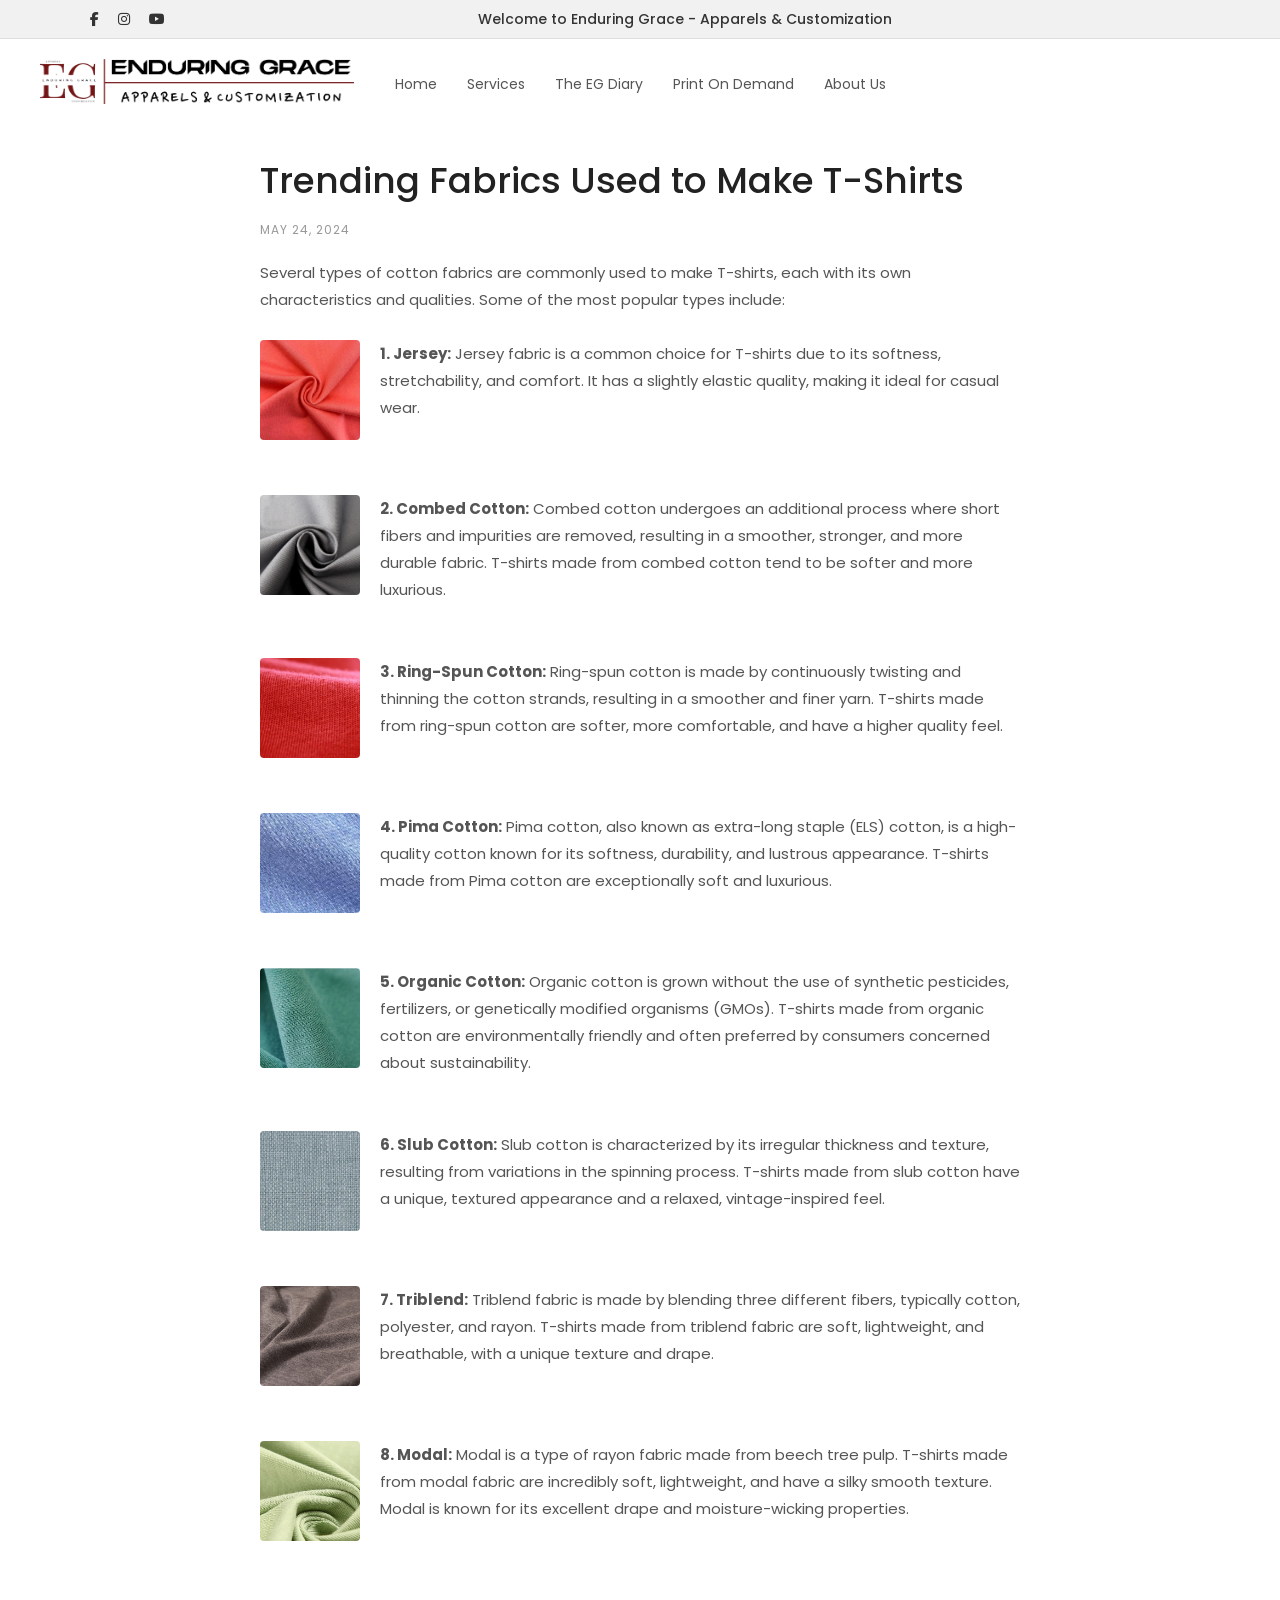
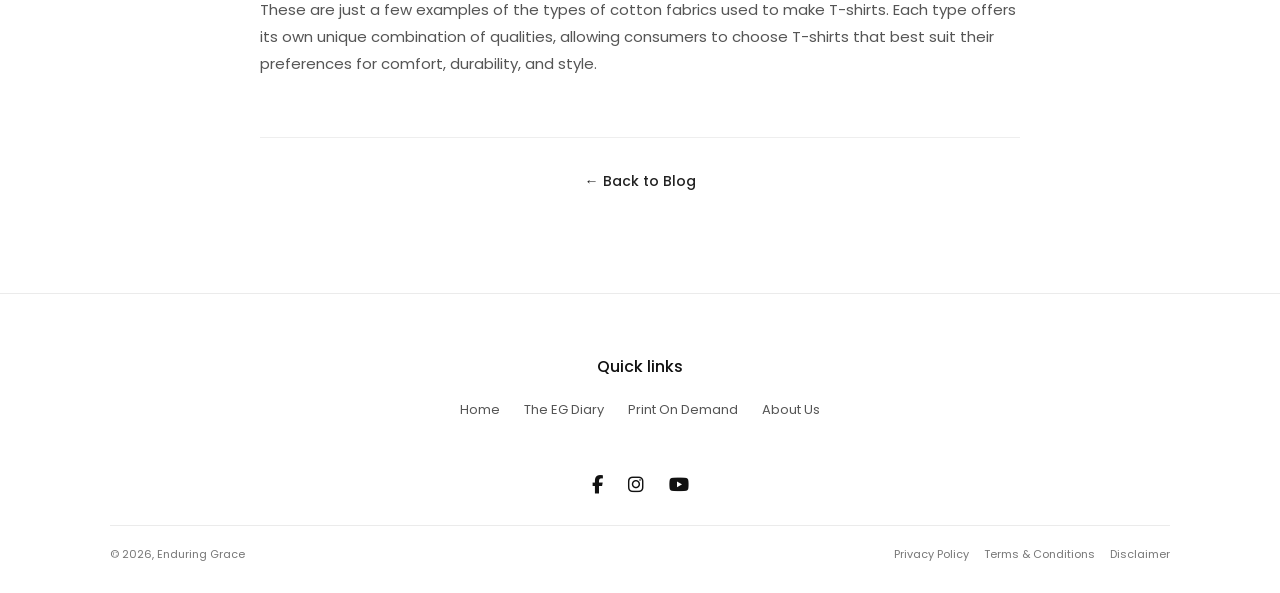
==== commit 83ec481a: "Made ecessary changes for mobile." ====
--- a/1.html
+++ b/1.html
@@ -32,15 +32,25 @@
                 <img src="images/logo.png" alt="Enduring Grace Logo" class="brand-logo">
             </a>
         </div>
-        <nav class="nav-menu">
-            <ul>
-            <a href="index.html">Home</a>
-            <a href="egdiary.html">The EG Diary</a>
-            <a href="pod.html">Print On Demand</a>
-            <a href="about.html">About Us</a>
-            <a href="contact.html">Contact Us</a>>
-            </ul>
-        </nav>
+        <nav class="nav-bar">
+    <div class="menu-toggle" onclick="toggleMenu()">☰</div>
+    
+    <ul id="nav-list">
+        <li><a href="index.html">Home</a></li>
+        <li><a href="1.html">Services</a></li>
+        <li><a href="egdiary.html">The EG Diary</a></li>
+        <li><a href="pod.html">Print On Demand</a></li>
+        <li><a href="about.html">About Us</a></li>
+    </ul>
+</nav>
+
+<script>
+    /* This script toggles the 'active' class to slide the menu */
+    function toggleMenu() {
+        const nav = document.getElementById('nav-list');
+        nav.classList.toggle('active');
+    }
+</script>
         <div class="header-right"></div>
     </header>
 
--- a/style.css
+++ b/style.css
@@ -18,7 +18,7 @@
     display: flex; 
     justify-content: space-between; 
     align-items: center; 
-    padding: 8px 40px; 
+    padding: 8px 90px; 
     font-size: 14px; 
     border-bottom: 1px solid #ddd; 
 }
@@ -184,26 +184,28 @@
 
 /* --- Intro Video Section --- */
 .intro-section .intro-text {
-    color: #555; /* Replace this hex code with your preferred color */0
-}
-/* --- Centered and Scaled What We Do Video (with subtle shadow) --- */
+    color: #555; /* Replace this hex code with your preferred color */
+    font-size: 17px;
+    padding-left: 15px;
+    padding-right: 15px;
+    text-align: center;
+}
+/* --- Centered and Scaled YouTube Video (with subtle shadow) --- */
 .intro-section .video-placeholder {
     position: relative;
     width: 100%;
-    max-width: 700px; /* Reduced width to make the video box smaller */
-    margin: 0 auto 30px auto; /* "auto" left and right forces it to the screen center */
-    overflow: hidden;
-    border-radius: 8px; /* Smooth rounded corners */
-    background: #000; /* Black background fallback while loading */
-    cursor: pointer;
+    max-width: 700px; 
+    margin: 0 auto 30px auto; 
+    border-radius: 8px; 
+    background: #000; 
     
-    /* --- NEW: Subtle Shadow --- */
-    /* Horizontal offset (0px), Vertical offset (4px), Blur (12px), Spread (-8px) */
+    /* Maintains a 16:9 aspect ratio so the box doesn't collapse */
+    aspect-ratio: 16 / 9; 
+    
     box-shadow: 0 4px 12px -1px rgba(31, 31, 31, 0.466); 
-    
-    /* Optional: Improves rendering smoothness during hover/transition */
     will-change: box-shadow; 
     transition: box-shadow 0.2s ease;
+    overflow: hidden;
 }
 
 /* Subtle effect: Light shadow brightens slightly on hover */
@@ -211,14 +213,21 @@
     box-shadow: 0 6px 16px -1px rgba(0, 0, 0, 0.2); 
 }
 
-.intro-section .video-placeholder video {
+/* --- UPDATED: Target the iframe instead of 'video' --- */
+.intro-section .video-placeholder iframe {
+    position: absolute;
+    top: 0;
+    left: 0;
     width: 100%;
     height: 100%;
+    border: none;
     display: block;
-    object-fit: cover; 
-}
-
-/* Play button floating perfectly centered over the video */
+    /* Scale slightly to hide YouTube's internal borders/UI if desired */
+    transform: scale(1.02); 
+}
+
+/* Play button - I have kept this, but it will sit BEHIND the iframe 
+   interactions unless you want it just for visual decoration. */
 .intro-section .play-button {
     position: absolute;
     top: 50%;
@@ -235,11 +244,12 @@
     align-items: center;
     font-size: 20px;
     transition: background 0.2s ease, transform 0.2s ease;
+    pointer-events: none; /* Allows clicks to pass through to the YouTube play button */
 }
 
 /* Subtle hover effect for the button */
 .intro-section .video-placeholder:hover .play-button {
-    background: rgba(255, 0, 0, 0.8); /* Turns YouTube red on hover */
+    background: rgba(255, 0, 0, 0.8); 
     transform: translate(-50%, -50%) scale(1.1);
 }
 
@@ -323,6 +333,7 @@
     margin: 0;
 }
 
+
 /* --- Products Grid Section --- */
 .products-section {
     padding: 60px 0;
@@ -407,12 +418,14 @@
         flex-wrap: wrap;
     }
     .hero-content h1 {
-        font-size: 32px;
+        font-size: 15px;
     }
     .products-grid {
         grid-template-columns: 1fr; 
     }
 }
+
+
 /* --- Global Reset & Fonts --- */
 * {
     margin: 0;
@@ -1843,8 +1856,97 @@
     text-decoration: underline;
 }
 
-/* Mobile Responsiveness */
-@media (max-width: 600px) {
-    html body .disclaimer-content h1.main-heading { font-size: 28px !important; }
-    html body .disclaimer-content h2.sub-heading { font-size: 18px !important; }
-}+
+
+/* --- Desktop Navigation --- */
+.menu-toggle {
+    display: none;
+}
+
+.nav-bar ul {
+    display: flex !important;
+    flex-direction: row !important;
+    list-style: none;
+    margin: 0;
+    padding: 0;
+    gap: 30px; /* Spacing only on desktop */
+}
+
+/* Remove underlines from desktop links */
+.nav-bar ul li a {
+    text-decoration: none; 
+    color: #555; 
+    font-size: 14px; 
+    position: relative; 
+    padding-bottom: 5px; 
+    white-space: nowrap; /* CRITICAL: This stops multi-word links from wrapping */
+    display: inline-block;
+}
+
+/* --- Mobile Navigation (768px and below) --- */
+@media (max-width: 768px) {
+    
+    .top-bar .social-icons {
+        display: none !important;
+    }
+
+    /* Mobile Sidebar Container */
+    .nav-bar ul {
+        display: none !important;
+        flex-direction: column !important;
+        position: fixed;
+        top: 0;
+        right: -100%; 
+        background: #ffffff;
+        width: 260px;
+        height: 100vh;
+        box-shadow: -5px 0 15px rgba(0,0,0,0.1);
+        z-index: 9999;
+        padding: 80px 30px;
+        transition: 0.3s right ease-in-out;
+        gap: 0 !important;
+    }
+
+    .nav-bar ul.active {
+        display: flex !important;
+        right: 0; 
+    }
+
+    .nav-bar ul li {
+        margin-bottom: 25px;
+        list-style: none;
+    }
+
+    /* Sidebar Links styling */
+    .nav-bar ul li a {
+        text-decoration: none !important;
+        font-size: 16px;
+        font-weight: 500;
+        color: #333;
+        display: block;
+    }
+
+    /* Hamburger Menu: Forced to the left */
+    .menu-toggle {
+        display: block !important; 
+        font-size: 32px;
+        cursor: pointer;
+        color: #333;
+        position: absolute; /* Absolute positioning ensures it ignores other elements */
+        left: 40px; 
+        top: 8px;
+        z-index: 1000;
+    }
+
+/* Control the <p class="intro-text"> specifically for mobile */
+    .intro-section p.intro-text {
+        font-size: 16px !important;    /* Adjust mobile size here */
+        line-height: 1.8 !important;    /* Adjust spacing for readability */
+        text-align: center !important;  /* Centers text on phone screens */
+        padding: 0 20px !important;     /* Prevents text from touching the edges */
+        margin: 25px auto !important;   /* Spacing above and below the text */
+        display: block !important;
+    }
+}
+
+
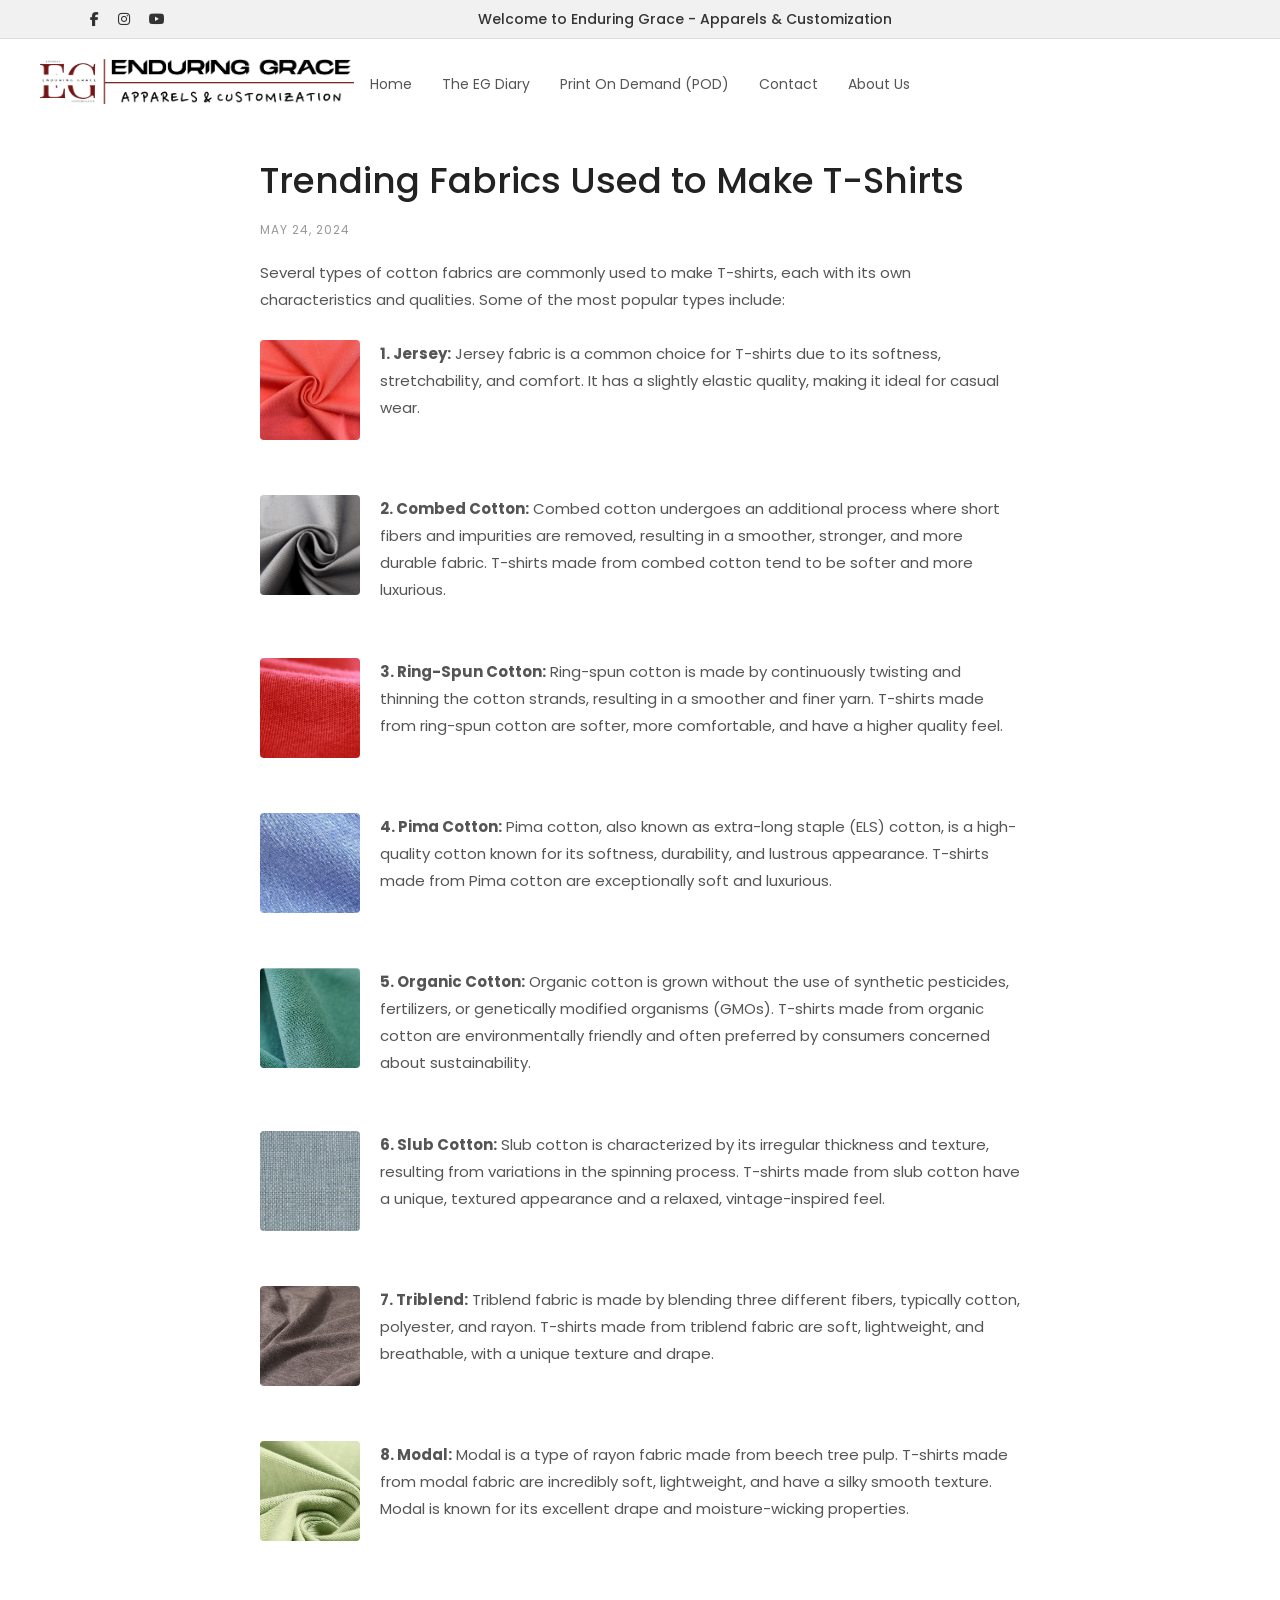
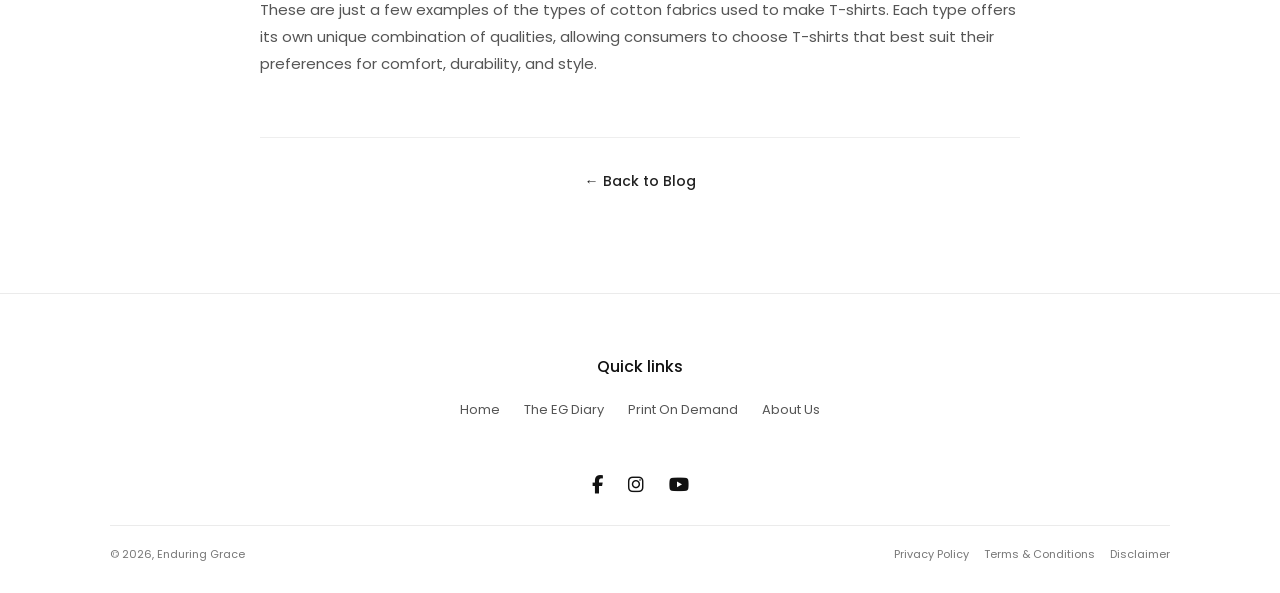
==== commit 8032e1a4: "Made nav bar changes to all." ====
--- a/1.html
+++ b/1.html
@@ -32,25 +32,27 @@
                 <img src="images/logo.png" alt="Enduring Grace Logo" class="brand-logo">
             </a>
         </div>
-        <nav class="nav-bar">
+
+<nav class="nav-bar">
     <div class="menu-toggle" onclick="toggleMenu()">☰</div>
     
     <ul id="nav-list">
-        <li><a href="index.html">Home</a></li>
-        <li><a href="1.html">Services</a></li>
-        <li><a href="egdiary.html">The EG Diary</a></li>
-        <li><a href="pod.html">Print On Demand</a></li>
-        <li><a href="about.html">About Us</a></li>
+                <li><a href="index.html">Home</a></li>
+                <li><a href="egdiary.html">The EG Diary</a></li>
+                <li><a href="pod.html">Print On Demand (POD)</a></li>
+                <li><a href="contact.html">Contact</a></li>
+                <li><a href="about.html">About Us</a></li>
+
     </ul>
 </nav>
 
 <script>
-    /* This script toggles the 'active' class to slide the menu */
     function toggleMenu() {
         const nav = document.getElementById('nav-list');
         nav.classList.toggle('active');
     }
 </script>
+
         <div class="header-right"></div>
     </header>
 
--- a/style.css
+++ b/style.css
@@ -882,6 +882,51 @@
     background-color: #333333;
 }
 
+/* --- Mobile Specific: Print On Demand Image-First Logic --- */
+@media (max-width: 768px) {
+
+    /* Force the container to flip the order of its children */
+    html body .pod-container {
+        display: flex !important;
+        flex-direction: column-reverse !important; /* This pushes the 2nd child (image) to the top */
+        gap: 20px !important;
+        align-items: center !important;
+    }
+
+    /* Ensure the image container takes full width */
+    html body .pod-image {
+        width: 100% !important;
+        display: flex !important;
+        justify-content: center !important;
+    }
+
+    html body .pod-image img {
+        width: 100% !important;
+        max-width: 400px; /* Adjust to keep image from getting too huge */
+        height: auto !important;
+        border-radius: 8px;
+    }
+
+    /* Center the text and button below the image */
+    html body .pod-content {
+        width: 100% !important;
+        text-align: center !important;
+        padding: 0 15px !important;
+    }
+
+    html body .pod-content h2 {
+        font-size: 24px !important;
+        margin-top: 10px !important;
+    }
+
+    html body .pod-content .know-more-btn {
+        margin: 20px auto 0 !important;
+        display: inline-block !important;
+    }
+}
+
+
+
 
 /* --- Clean Site Footer --- */
 .custom-site-footer {
@@ -1881,6 +1926,21 @@
     padding-bottom: 5px; 
     white-space: nowrap; /* CRITICAL: This stops multi-word links from wrapping */
     display: inline-block;
+}
+
+.nav-bar ul li a:hover::after { 
+    width: 100%; 
+}
+
+.nav-bar ul li a::after { 
+    content: ''; 
+    position: absolute; 
+    width: 0; 
+    height: 2px; 
+    bottom: 0; 
+    left: 0; 
+    background: #111; 
+    transition: 0.3s; 
 }
 
 /* --- Mobile Navigation (768px and below) --- */
@@ -1948,5 +2008,3 @@
         display: block !important;
     }
 }
-
-
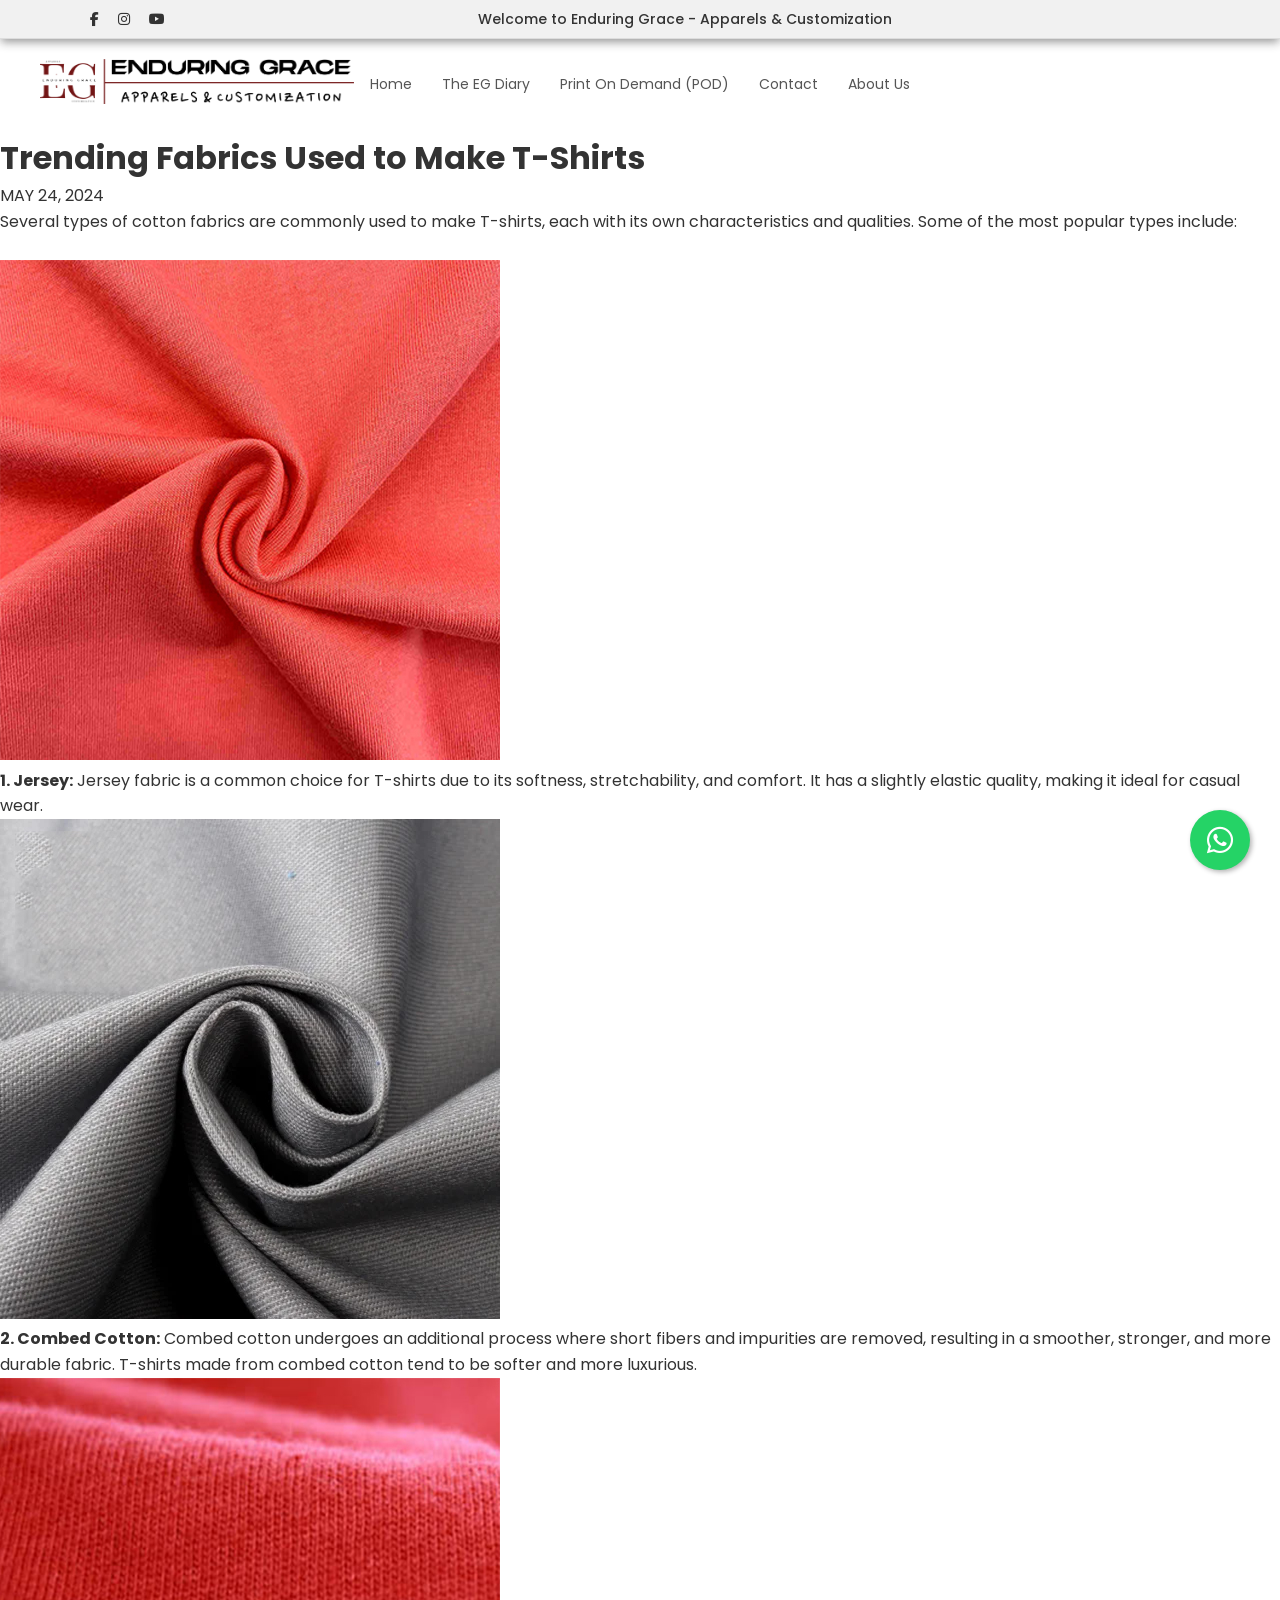
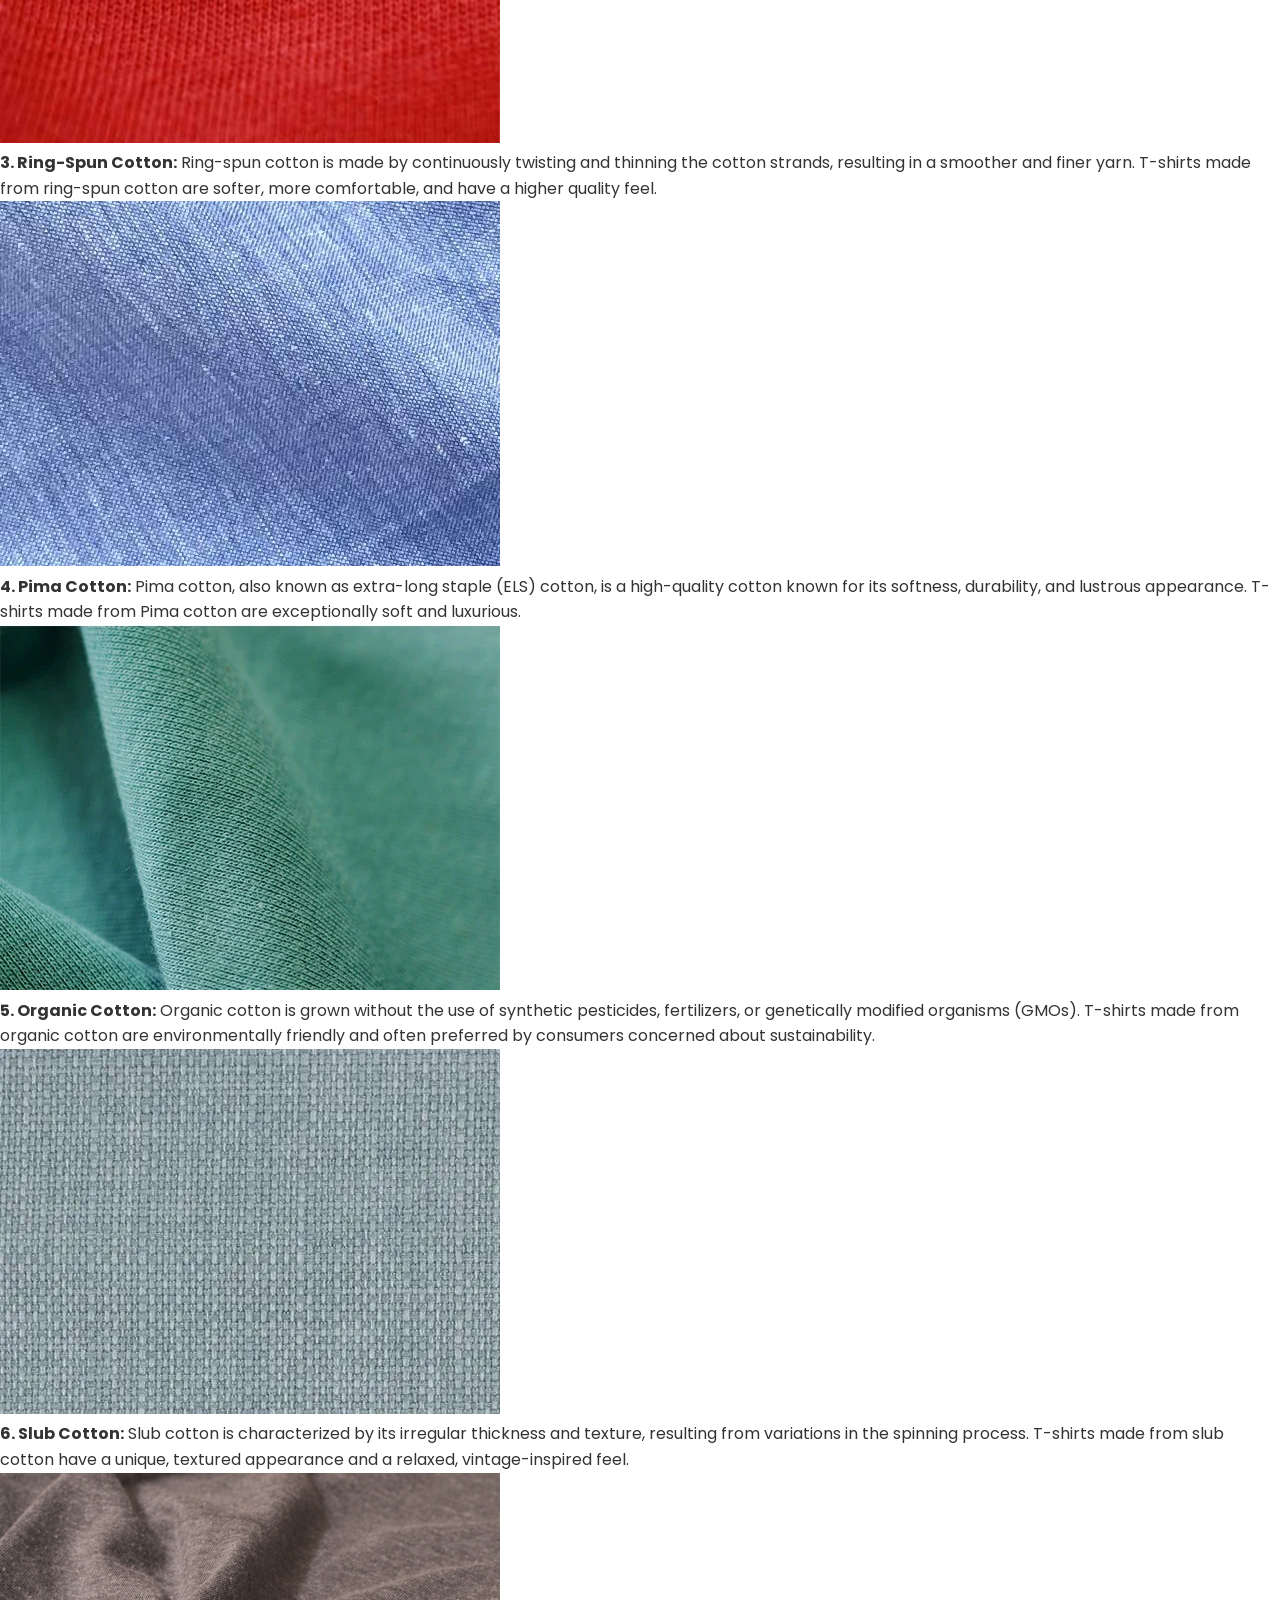
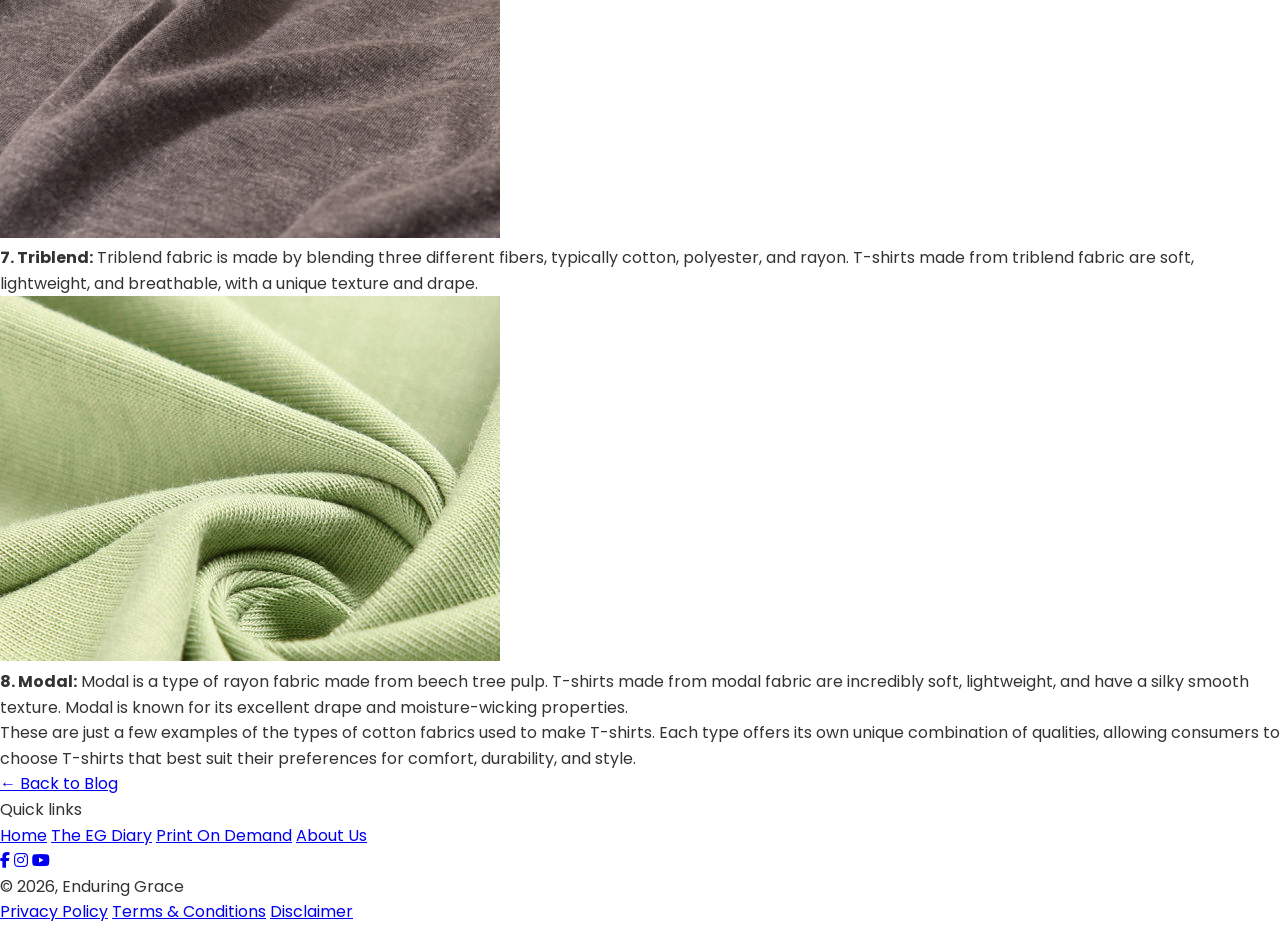
==== commit c2ef6e91: "Added WhatsApp Button" ====
--- a/1.html
+++ b/1.html
@@ -143,6 +143,12 @@
             </div>
         </div>
     </footer>
+<a href="https://wa.me/919653130737?text=Hi%20Enduring%20Grace!%20I'm%20interested%20in%20customized%20apparel." 
+   class="whatsapp-float" 
+   target="_blank" 
+   rel="noopener noreferrer">
+    <i class="fab fa-whatsapp"></i>
+</a>
 
 </body>
 </html>
--- a/style.css
+++ b/style.css
@@ -20,7 +20,8 @@
     align-items: center; 
     padding: 8px 90px; 
     font-size: 14px; 
-    border-bottom: 1px solid #ddd; 
+    border-bottom: 1px solid #ddd;
+    box-shadow: 0 4px 9px -1px rgba(31, 31, 31, 0.466); 
 }
 
 .social-icons a { 
@@ -96,6 +97,101 @@
     width: 100%; 
 }
 
+/* --- Desktop Navigation --- */
+.menu-toggle {
+    display: none;
+}
+
+.nav-bar ul {
+    display: flex !important;
+    flex-direction: row !important;
+    list-style: none;
+    margin: 0;
+    padding: 0;
+    gap: 30px; /* Spacing only on desktop */
+}
+
+/* Remove underlines from desktop links */
+.nav-bar ul li a {
+    text-decoration: none; 
+    color: #555; 
+    font-size: 14px; 
+    position: relative; 
+    padding-bottom: 5px; 
+    white-space: nowrap; /* CRITICAL: This stops multi-word links from wrapping */
+    display: inline-block;
+}
+
+.nav-bar ul li a:hover::after { 
+    width: 100%; 
+}
+
+.nav-bar ul li a::after { 
+    content: ''; 
+    position: absolute; 
+    width: 0; 
+    height: 2px; 
+    bottom: 0; 
+    left: 0; 
+    background: #111; 
+    transition: 0.3s; 
+}
+
+/* --- Mobile Navigation (768px and below) --- */
+@media (max-width: 768px) {
+    
+    .top-bar .social-icons {
+        display: none !important;
+    }
+
+    /* Mobile Sidebar Container */
+    .nav-bar ul {
+        display: none !important;
+        flex-direction: column !important;
+        position: fixed;
+        top: 0;
+        right: -100%; 
+        background: #ffffff;
+        width: 260px;
+        height: 100vh;
+        box-shadow: -5px 0 15px rgba(0,0,0,0.1);
+        z-index: 9999;
+        padding: 80px 30px;
+        transition: 0.3s right ease-in-out;
+        gap: 0 !important;
+    }
+
+    .nav-bar ul.active {
+        display: flex !important;
+        right: 0; 
+    }
+
+    .nav-bar ul li {
+        margin-bottom: 25px;
+        list-style: none;
+    }
+
+    /* Sidebar Links styling */
+    .nav-bar ul li a {
+        text-decoration: none !important;
+        font-size: 16px;
+        font-weight: 500;
+        color: #333;
+        display: block;
+    }
+
+    /* Hamburger Menu: Forced to the left */
+    .menu-toggle {
+        display: block !important; 
+        font-size: 28px;
+        cursor: pointer;
+        color: #333;
+        position: absolute; /* Absolute positioning ensures it ignores other elements */
+        left: 40px; 
+        top: 9px;
+        z-index: 1000;
+    }
+
 /* Mobile Responsiveness */
 @media (max-width: 900px) {
     .nav-menu ul {
@@ -107,7 +203,18 @@
 @media (max-width: 768px) {
     .main-header {
         flex-direction: column;
-        gap: 15px;
+        gap: 5px;
+    }
+
+.top-bar { 
+    background: #f1f1f1; 
+    display: flex; 
+    justify-content: space-between; 
+    align-items: center; 
+    padding: px 90px; 
+    font-size: 13.5px; 
+    border-bottom: 1px solid #ddd;
+    box-shadow: 0 4px 7px -1px rgba(31, 31, 31, 0.466);
     }
 }
 
@@ -888,7 +995,7 @@
     /* Force the container to flip the order of its children */
     html body .pod-container {
         display: flex !important;
-        flex-direction: column-reverse !important; /* This pushes the 2nd child (image) to the top */
+        flex-direction: column-reverse  !important; /* This pushes the 2nd child (image) to the top */
         gap: 20px !important;
         align-items: center !important;
     }
@@ -1903,100 +2010,7 @@
 
 
 
-/* --- Desktop Navigation --- */
-.menu-toggle {
-    display: none;
-}
-
-.nav-bar ul {
-    display: flex !important;
-    flex-direction: row !important;
-    list-style: none;
-    margin: 0;
-    padding: 0;
-    gap: 30px; /* Spacing only on desktop */
-}
-
-/* Remove underlines from desktop links */
-.nav-bar ul li a {
-    text-decoration: none; 
-    color: #555; 
-    font-size: 14px; 
-    position: relative; 
-    padding-bottom: 5px; 
-    white-space: nowrap; /* CRITICAL: This stops multi-word links from wrapping */
-    display: inline-block;
-}
-
-.nav-bar ul li a:hover::after { 
-    width: 100%; 
-}
-
-.nav-bar ul li a::after { 
-    content: ''; 
-    position: absolute; 
-    width: 0; 
-    height: 2px; 
-    bottom: 0; 
-    left: 0; 
-    background: #111; 
-    transition: 0.3s; 
-}
-
-/* --- Mobile Navigation (768px and below) --- */
-@media (max-width: 768px) {
-    
-    .top-bar .social-icons {
-        display: none !important;
-    }
-
-    /* Mobile Sidebar Container */
-    .nav-bar ul {
-        display: none !important;
-        flex-direction: column !important;
-        position: fixed;
-        top: 0;
-        right: -100%; 
-        background: #ffffff;
-        width: 260px;
-        height: 100vh;
-        box-shadow: -5px 0 15px rgba(0,0,0,0.1);
-        z-index: 9999;
-        padding: 80px 30px;
-        transition: 0.3s right ease-in-out;
-        gap: 0 !important;
-    }
-
-    .nav-bar ul.active {
-        display: flex !important;
-        right: 0; 
-    }
-
-    .nav-bar ul li {
-        margin-bottom: 25px;
-        list-style: none;
-    }
-
-    /* Sidebar Links styling */
-    .nav-bar ul li a {
-        text-decoration: none !important;
-        font-size: 16px;
-        font-weight: 500;
-        color: #333;
-        display: block;
-    }
-
-    /* Hamburger Menu: Forced to the left */
-    .menu-toggle {
-        display: block !important; 
-        font-size: 32px;
-        cursor: pointer;
-        color: #333;
-        position: absolute; /* Absolute positioning ensures it ignores other elements */
-        left: 40px; 
-        top: 8px;
-        z-index: 1000;
-    }
+
 
 /* Control the <p class="intro-text"> specifically for mobile */
     .intro-section p.intro-text {
@@ -2008,3 +2022,85 @@
         display: block !important;
     }
 }
+
+
+/* Container to center the button */
+.contact-details-section .whatsapp-container {
+    text-align: left;
+    margin: 30px 0;
+}
+
+/* The WhatsApp Button Styling */
+.contact-details-section .wa-business-btn {
+    background-color: #25d366; /* WhatsApp Green */
+    color: #ffffff !important;
+    padding: 12px 30px;
+    border-radius: 50px;
+    text-decoration: none !important;
+    font-family: 'Poppins', sans-serif;
+    font-weight: 600;
+    font-size: 16px;
+    display: inline-flex;
+    align-items: center;
+    gap: 12px; /* Space between icon and text */
+    box-shadow: 0 4px 15px rgba(37, 211, 102, 0.3);
+    transition: all 0.3s ease;
+}
+
+/* Hover Effect */
+.contact-details-section .wa-business-btn:hover {
+    background-color: #1ebe57;
+    transform: translateY(-3px);
+    box-shadow: 0 6px 20px rgba(37, 211, 102, 0.4);
+}
+
+/* Icon Size */
+.contact-details-section .wa-business-btn i {
+    font-size: 22px;
+}
+
+/* Mobile Adjustments */
+@media (max-width: 768px) {
+    .wa-business-btn {
+        width: 90%; /* Makes it easier to tap on phones */
+        justify-content: center;
+        font-size: 15px;
+        padding: 10px 20px;
+    }
+}
+
+
+.whatsapp-float {
+    position: fixed !important; /* Ensures it floats over everything */
+    bottom: 30px;
+    right: 30px;
+    background-color: #25d366; 
+    color: white !important;
+    width: 60px;
+    height: 60px;
+    border-radius: 50px;
+    text-align: center;
+    font-size: 30px;
+    box-shadow: 2px 2px 5px rgba(0,0,0,0.3);
+    z-index: 99999; /* Higher than your nav and footer */
+    display: flex !important;
+    align-items: center;
+    justify-content: center;
+    text-decoration: none !important;
+    transition: transform 0.3s ease;
+}
+
+.whatsapp-float:hover {
+    transform: scale(1.1);
+}
+
+/* Ensure visibility on Mobile */
+@media (max-width: 768px) {
+    .whatsapp-float {
+        width: 40px;
+        height: 40px;
+        bottom: 20px;
+        right: 20px;
+        font-size: 25px;
+    }
+}
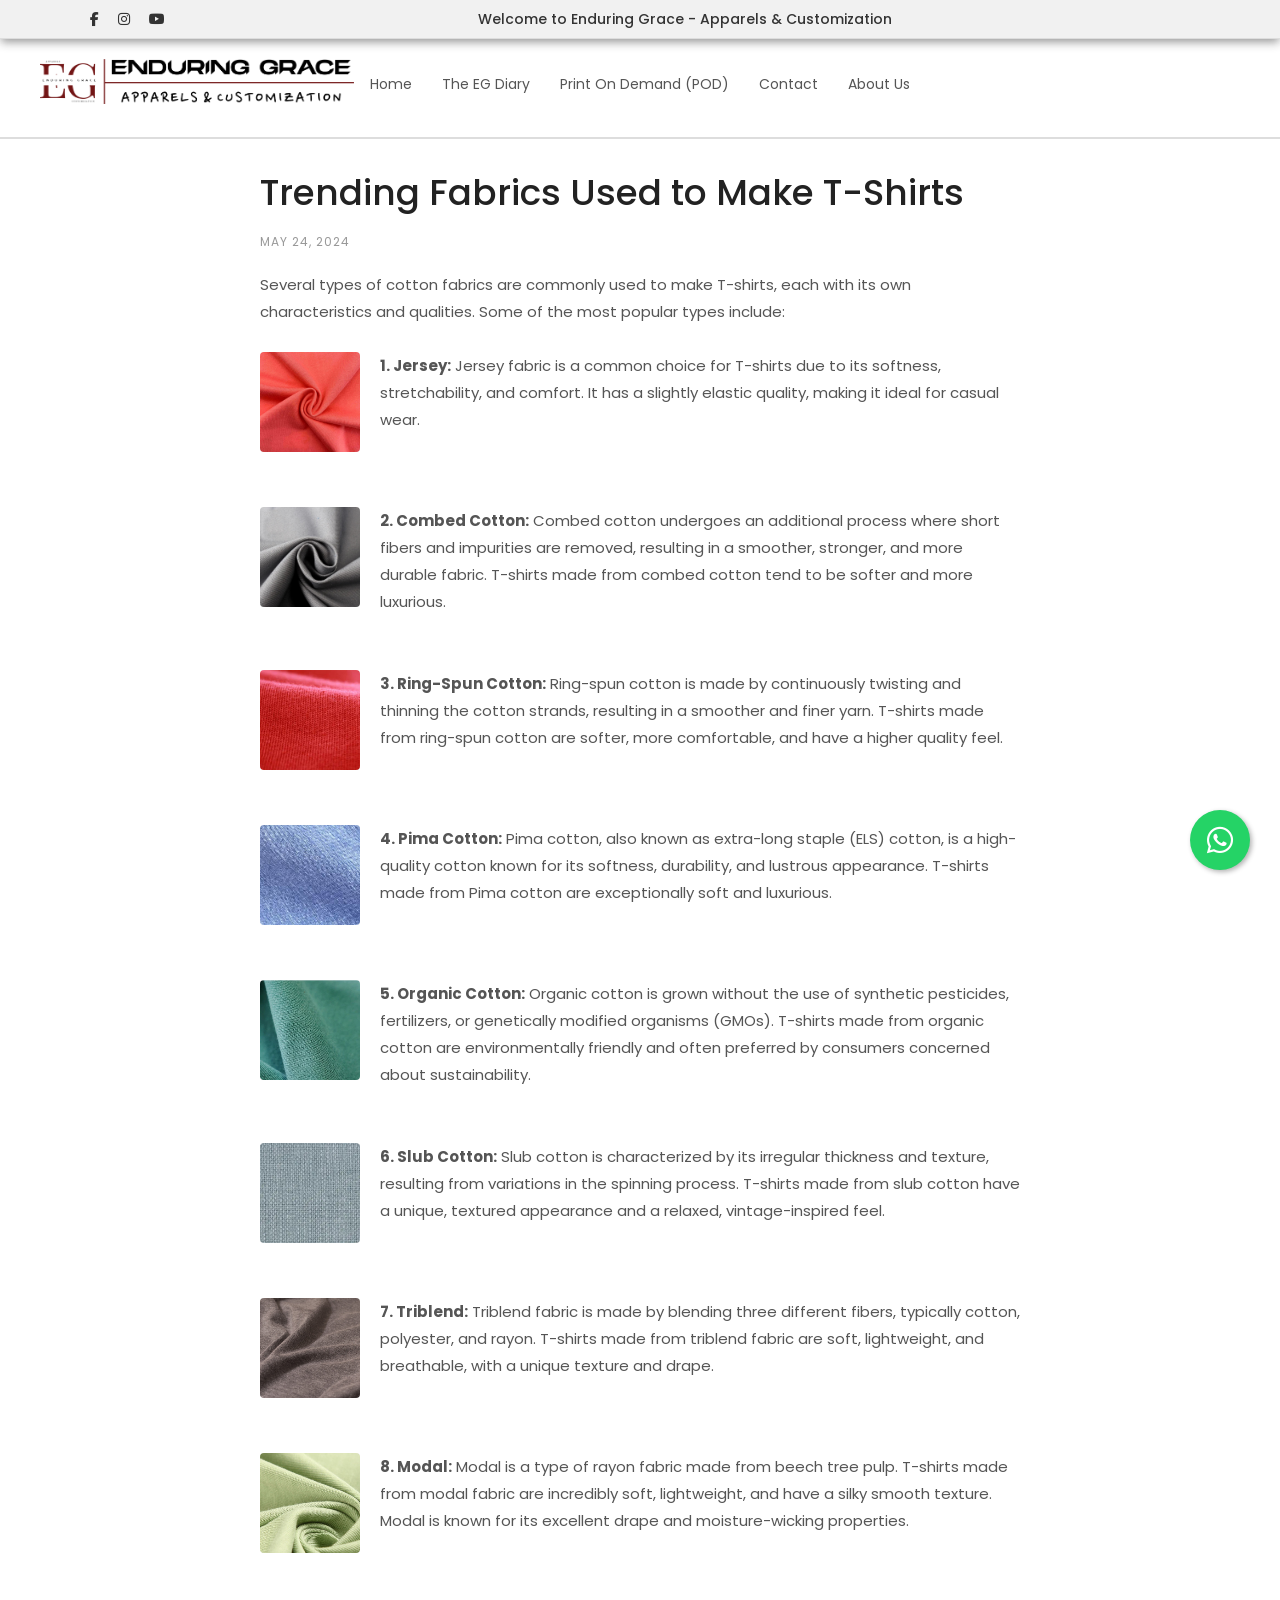
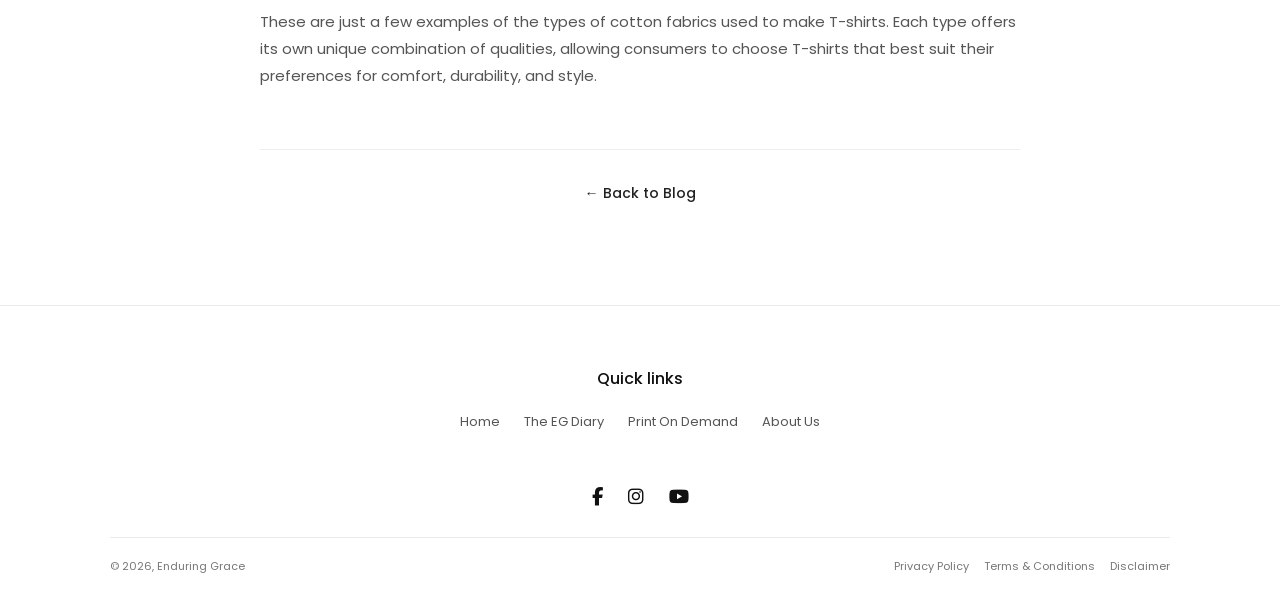
==== commit 32869d43: "Fixed all errors" ====
--- a/1.html
+++ b/1.html
@@ -53,8 +53,11 @@
     }
 </script>
 
+
         <div class="header-right"></div>
     </header>
+
+    <div class="page-1-only-line"></div>
 
     <div class="blog-article-one">
     <main class="content-wrapper">
--- a/style.css
+++ b/style.css
@@ -216,7 +216,7 @@
     border-bottom: 1px solid #ddd;
     box-shadow: 0 4px 7px -1px rgba(31, 31, 31, 0.466);
     }
-}
+}}
 
 /* --- Hero Section --- */
 .hero { 
@@ -1263,12 +1263,12 @@
     margin: 5px 0;
 }
 
-1-page-only-line {
+.page-1-only-line {
     border-bottom: 2px solid #dddddd; /* Or whatever your line style is */
     margin: 5px 0;
 }
 
-2-page-only-line {
+.page-2-only-line {
     border-bottom: 2px solid #dddddd; /* Or whatever your line style is */
     margin: 5px 0;
 }
@@ -1282,7 +1282,6 @@
     border-bottom: 2px solid #dddddd; /* Or whatever your line style is */
     margin: 5px 0;
 }
-
 
 
 /* --- Global Reset for the Wrapper --- */
@@ -2021,7 +2020,6 @@
         margin: 25px auto !important;   /* Spacing above and below the text */
         display: block !important;
     }
-}
 
 
 /* Container to center the button */
@@ -2043,7 +2041,7 @@
     display: inline-flex;
     align-items: center;
     gap: 12px; /* Space between icon and text */
-    box-shadow: 0 4px 15px rgba(37, 211, 102, 0.3);
+    box-shadow: 0 4px 8px rgba(37, 211, 102, 0.3);
     transition: all 0.3s ease;
 }
 
@@ -2051,7 +2049,7 @@
 .contact-details-section .wa-business-btn:hover {
     background-color: #1ebe57;
     transform: translateY(-3px);
-    box-shadow: 0 6px 20px rgba(37, 211, 102, 0.4);
+    box-shadow: 0 6px 10px rgba(37, 211, 102, 0.4);
 }
 
 /* Icon Size */
@@ -2103,4 +2101,4 @@
         right: 20px;
         font-size: 25px;
     }
-}+}
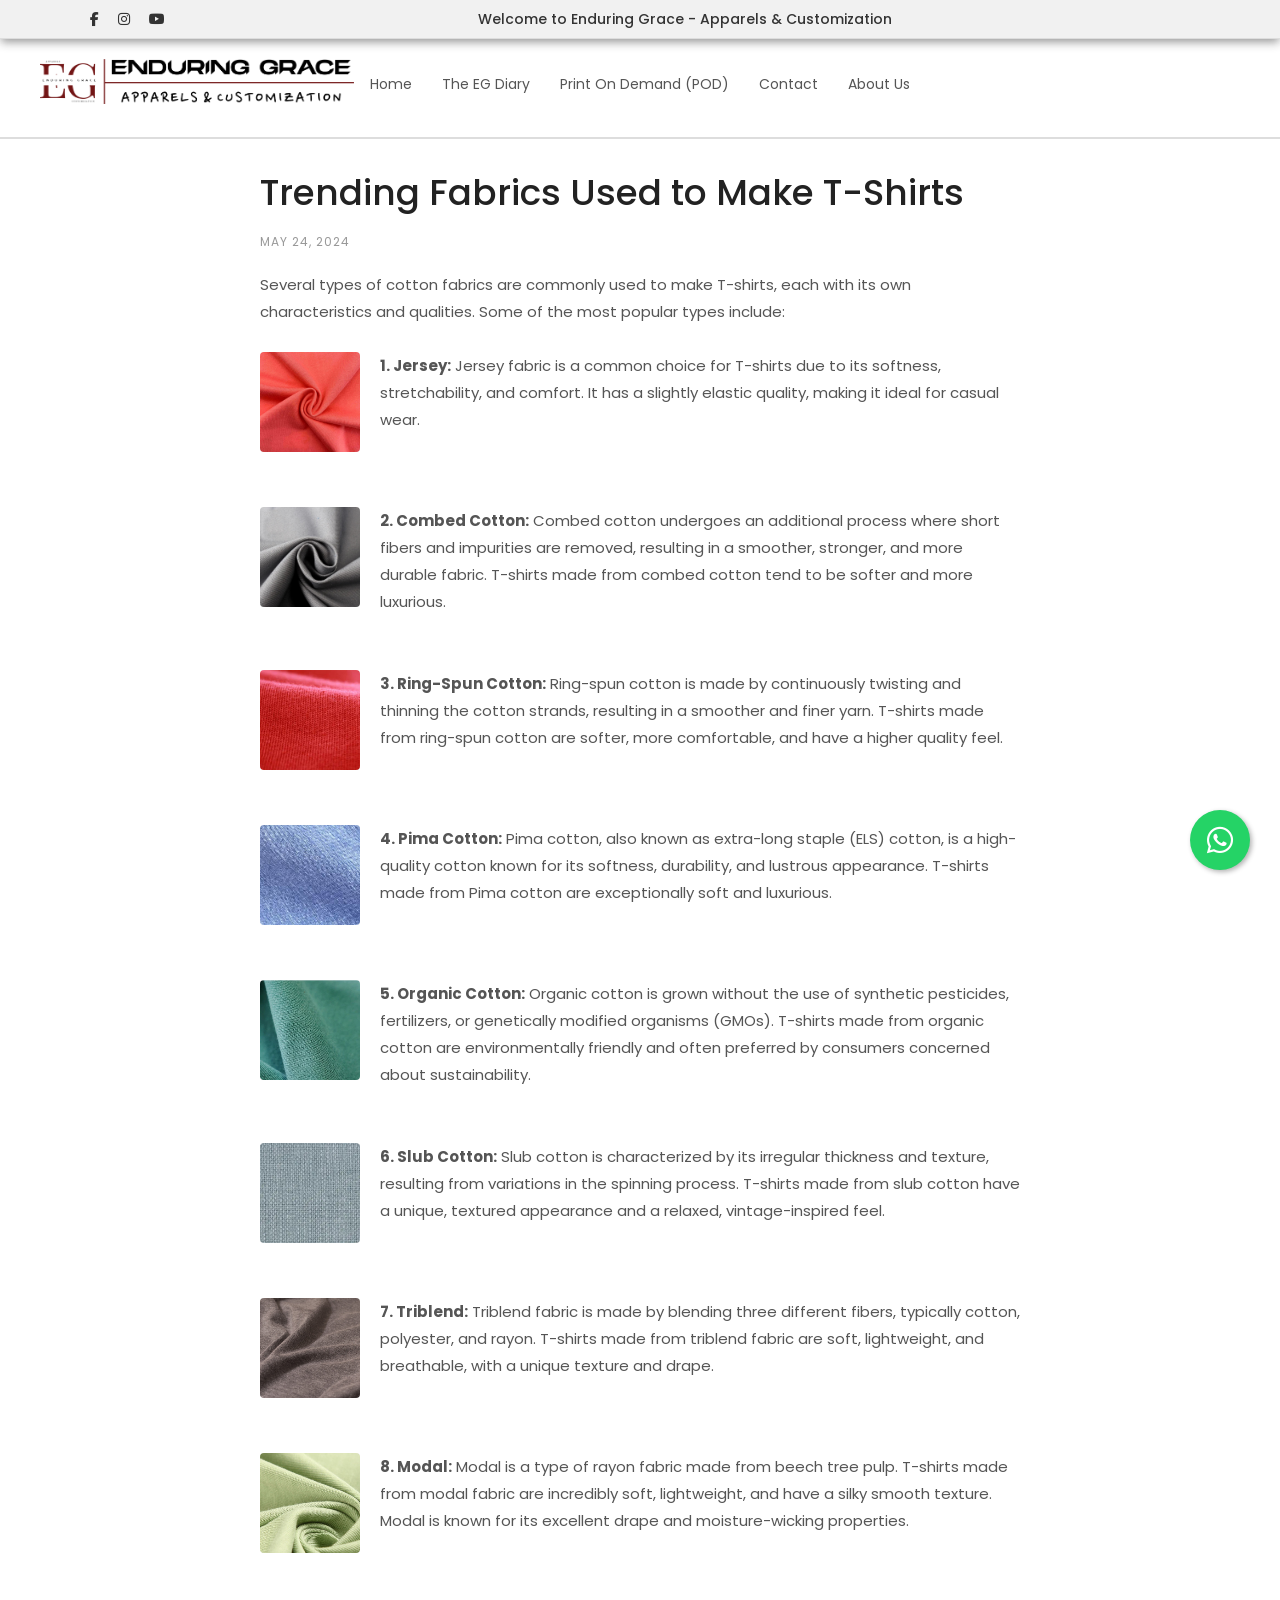
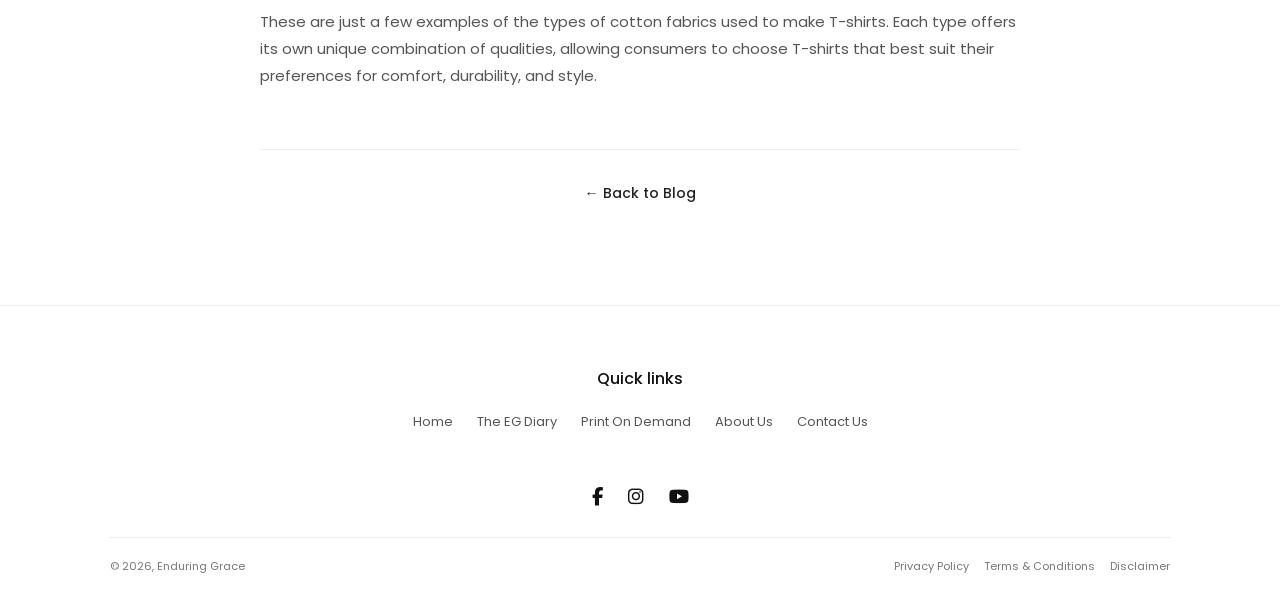
==== commit 43e76e94: "Updated Facebook link and footer in EG Diary page" ====
--- a/1.html
+++ b/1.html
@@ -16,7 +16,7 @@
 
     <div class="top-bar">
         <div class="social-icons">
-            <a href="#"><i class="fab fa-facebook-f"></i></a>
+            <a href="https://www.facebook.com/enduringrace"><i class="fab fa-facebook-f"></i></a>
             <a href="https://www.instagram.com/enduringgraceofficial/"><i class="fab fa-instagram"></i></a>
             <a href="https://www.youtube.com/@enduringgraceofficial"><i class="fab fa-youtube"></i></a>
         </div>
@@ -129,9 +129,10 @@
                 <a href="egdiary.html">The EG Diary</a>
                 <a href="pod.html">Print On Demand</a>
                 <a href="about.html">About Us</a>
+                <a href="contact.html">Contact Us</a>
             </div>
             <div class="footer-social-centered">
-                <a href="#" aria-label="Facebook"><i class="fab fa-facebook-f"></i></a>
+                <a href="https://www.facebook.com/enduringrace" aria-label="Facebook"><i class="fab fa-facebook-f"></i></a>
                 <a href="https://www.instagram.com/enduringgraceofficial/" aria-label="Instagram"><i class="fab fa-instagram"></i></a>
                 <a href="https://www.youtube.com/@enduringgraceofficial" target="_blank" aria-label="YouTube"><i class="fab fa-youtube"></i></a>
             </div>
--- a/style.css
+++ b/style.css
@@ -2041,7 +2041,7 @@
     display: inline-flex;
     align-items: center;
     gap: 12px; /* Space between icon and text */
-    box-shadow: 0 4px 8px rgba(37, 211, 102, 0.3);
+    box-shadow: 0 4px 6px rgba(0, 0, 0, 0.233);
     transition: all 0.3s ease;
 }
 
@@ -2049,7 +2049,7 @@
 .contact-details-section .wa-business-btn:hover {
     background-color: #1ebe57;
     transform: translateY(-3px);
-    box-shadow: 0 6px 10px rgba(37, 211, 102, 0.4);
+    box-shadow: 0 6px 10px rgba(0, 0, 0, 0.288);
 }
 
 /* Icon Size */
@@ -2064,6 +2064,8 @@
         justify-content: center;
         font-size: 15px;
         padding: 10px 20px;
+        box-shadow: 0 4px 6px rgba(0, 0, 0, 0.233);
+        transition: all 0.3s ease;
     }
 }
 
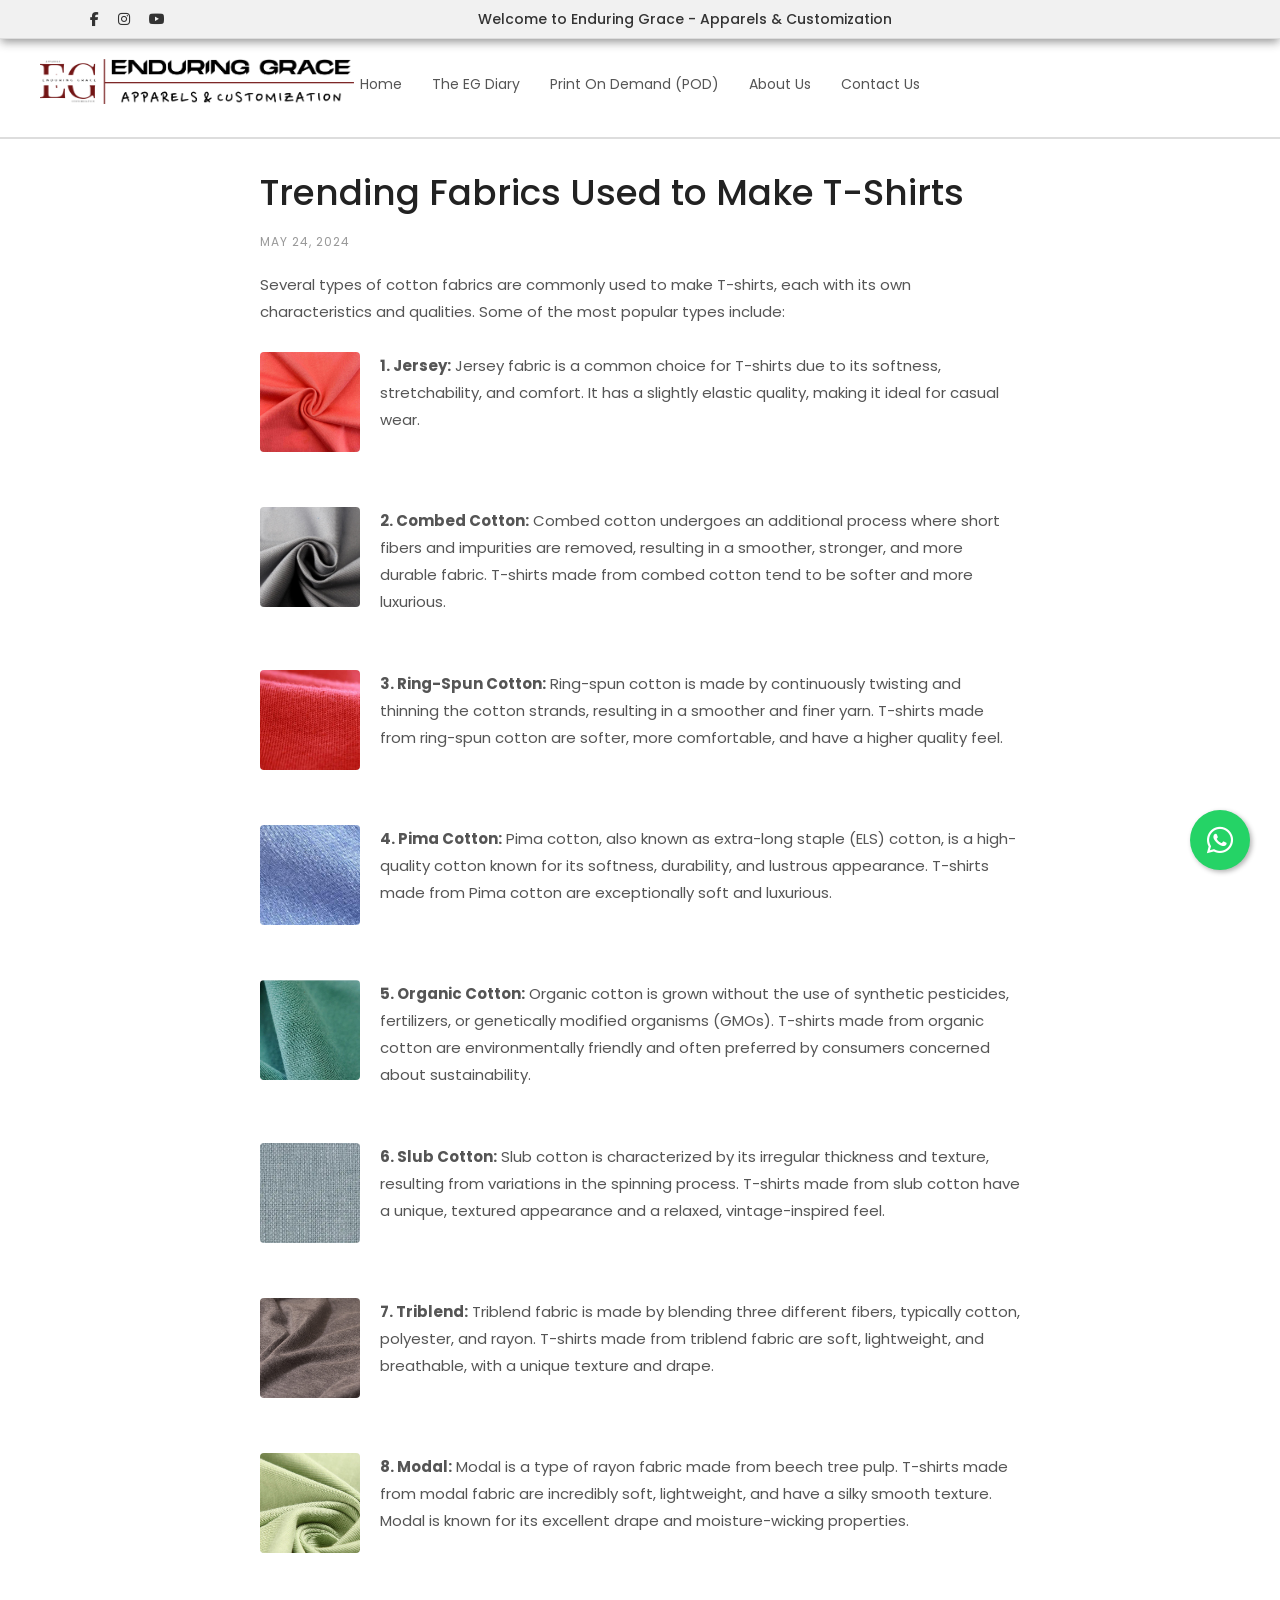
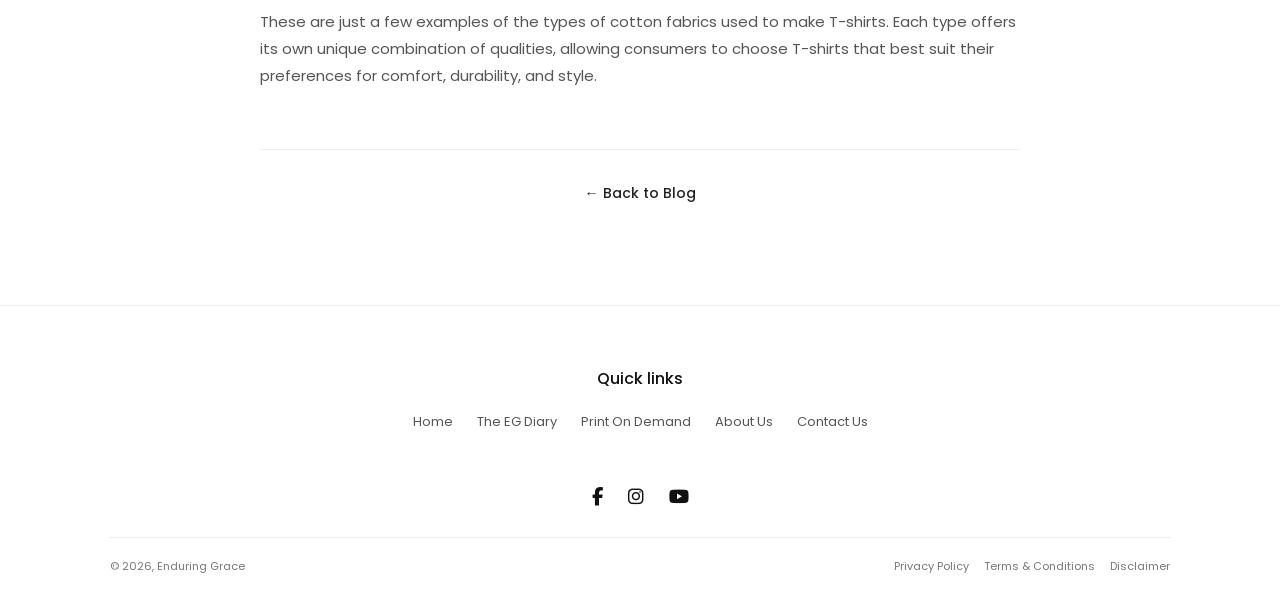
==== commit 5fe62db3: "Updated Nav bar" ====
--- a/1.html
+++ b/1.html
@@ -40,8 +40,9 @@
                 <li><a href="index.html">Home</a></li>
                 <li><a href="egdiary.html">The EG Diary</a></li>
                 <li><a href="pod.html">Print On Demand (POD)</a></li>
-                <li><a href="contact.html">Contact</a></li>
                 <li><a href="about.html">About Us</a></li>
+                <li><a href="contact.html">Contact Us</a></li>
+
 
     </ul>
 </nav>
--- a/style.css
+++ b/style.css
@@ -2104,3 +2104,135 @@
         font-size: 25px;
     }
 }
+
+/* --- Global Resets & Typography --- */
+.blog-catalog-wrapper *, 
+.internal-blog-wrapper *, 
+
+
+/* Master wrappers matching your established site styling */
+.blog-catalog-wrapper, 
+.internal-blog-wrapper {
+    background-color: #ffffff;
+    color: #707070; 
+    line-height: 1.8;
+    font-size: 14px;
+    font-weight: 300;
+}
+
+.content-wrapper {
+    max-width: 1080px;
+    margin: 0 auto;
+    padding: 60px 20px;
+}
+
+.main-heading {
+    font-size: 34px;
+    font-weight: 500;
+    color: #222222;
+    margin-bottom: 40px;
+    text-transform: capitalize;
+}
+
+/* Centralized thin upper banner bar */
+.blog-top-bar {
+    background-color: #f1f1f1;
+    text-align: center;
+    padding: 8px 0;
+    font-size: 14px;
+    font-weight: 500;
+    color: #333;
+    border-bottom: 1px solid #ddd;
+}
+
+/* --- Catalog Grid Layout (For egdiary.html) --- */
+.blog-grid {
+    display: grid;
+    grid-template-columns: repeat(2, 1fr); /* 2 columns like standard news feeds */
+    gap: 80px;
+}
+
+.blog-card {
+    display: flex;
+    flex-direction: column;
+}
+
+.blog-thumbnail img {
+    width: 100%;
+    height: 250px;
+    object-fit: cover; /* Crops image neatly into the rectangle */
+    border: 1px solid #e0e0e0;
+    padding: 5px;
+}
+
+.blog-card-content {
+    padding-top: 15px;
+}
+
+.blog-date, .blog-publish-date {
+    font-size: 11px;
+    color: #999;
+    text-transform: uppercase;
+    letter-spacing: 0.7px;
+}
+
+.blog-card-title {
+    font-size: 22px;
+    color: #333;
+    font-weight: 500;
+    margin: 5px 0 10px 0;
+    line-height: 1.4;
+}
+
+.read-more-link {
+    display: inline-block;
+    margin-top: 10px;
+    color: #222;
+    text-decoration: underline;
+    font-weight: 500;
+}
+
+/* --- Internal Post Layout (For 1.html) --- */
+.blog-breadcrumbs {
+    margin-bottom: 25px;
+}
+
+.blog-breadcrumbs a {
+    text-decoration: none;
+    color: #707070;
+    font-size: 13px;
+    transition: color 0.2s;
+}
+
+.blog-breadcrumbs a:hover {
+    color: #111;
+}
+
+.blog-featured-image img {
+    width: 100%;
+    height: auto;
+    margin-bottom: 35px;
+    border: 1px solid #e0e0e0;
+    padding: 6px;
+}
+
+.blog-body-text h3 {
+    font-size: 18px;
+    color: #333;
+    margin: 35px 0 10px 0;
+    font-weight: 600;
+}
+
+.blog-body-text p {
+    margin-bottom: 22px;
+}
+
+.blog-footer-nav {
+    margin-top: 50px;
+    padding-top: 20px;
+}
+
+.blog-footer-nav a {
+    color: #333;
+    text-decoration: underline;
+}
